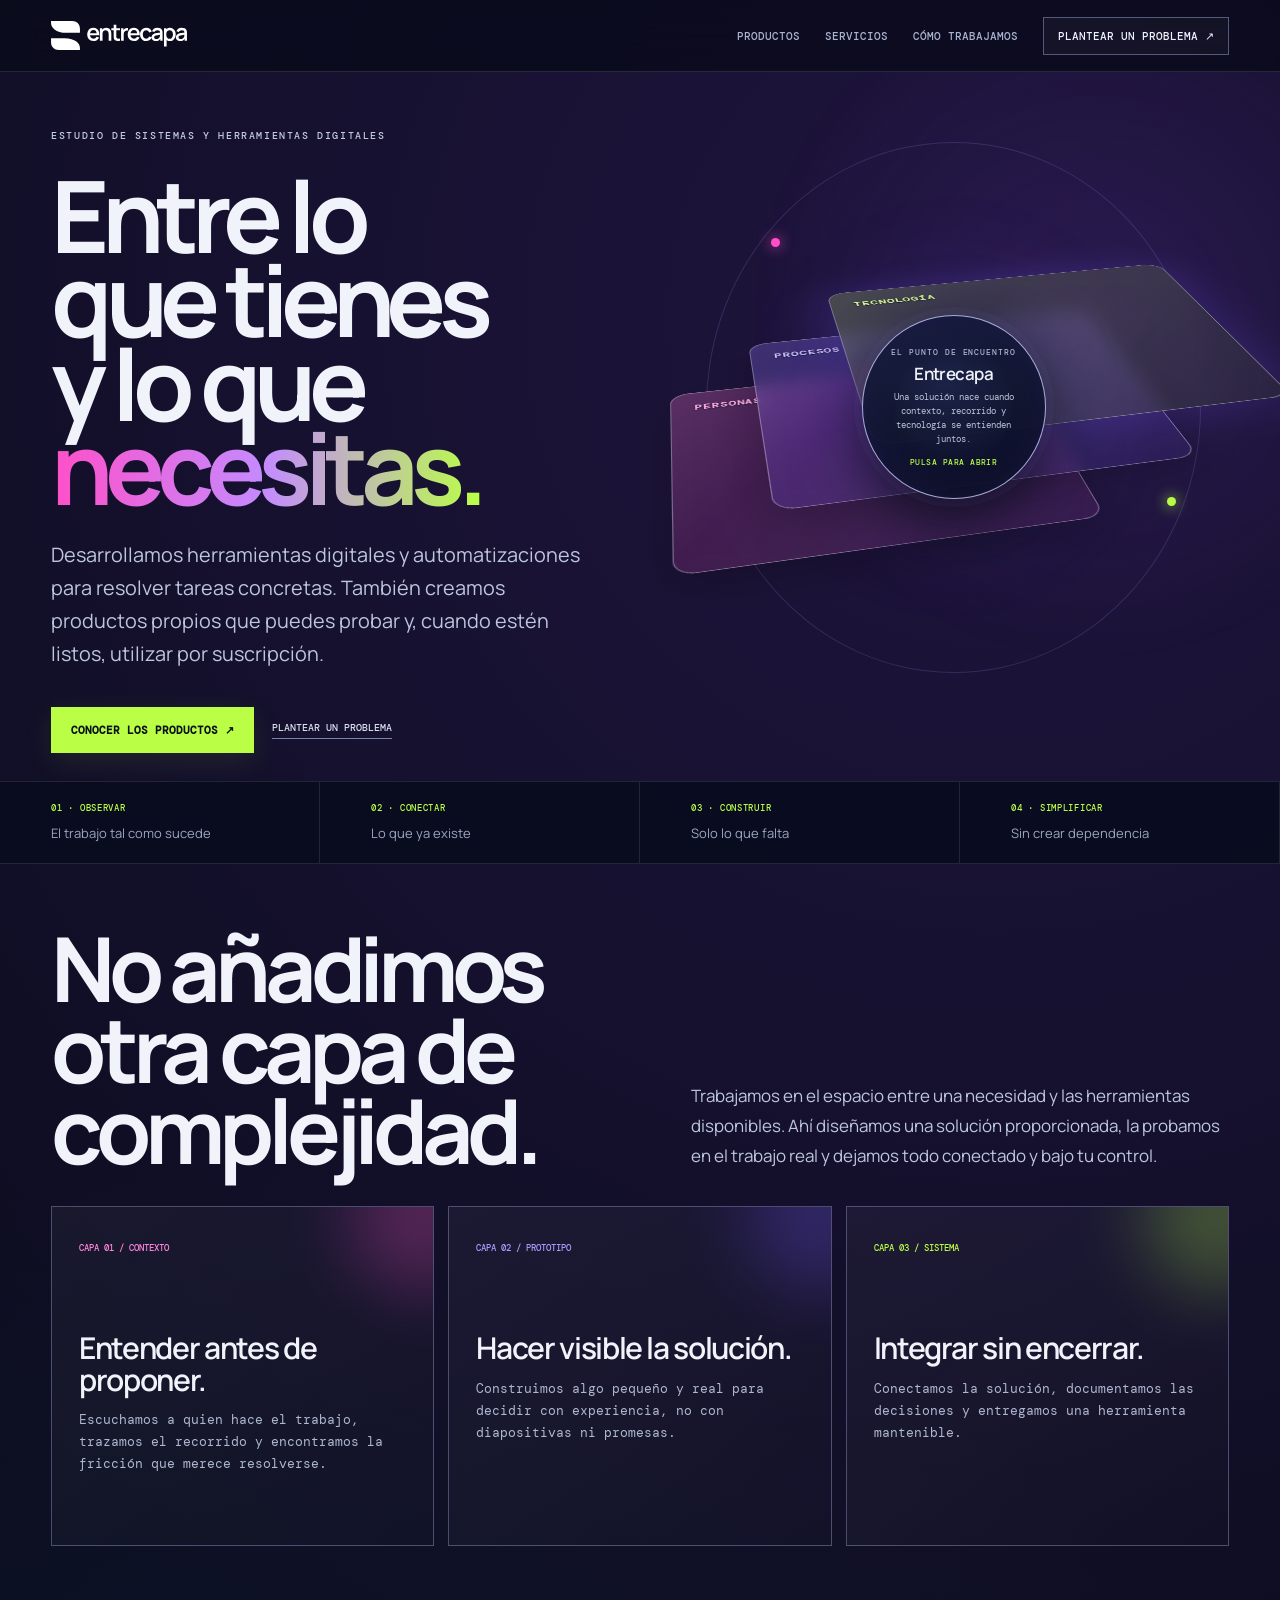
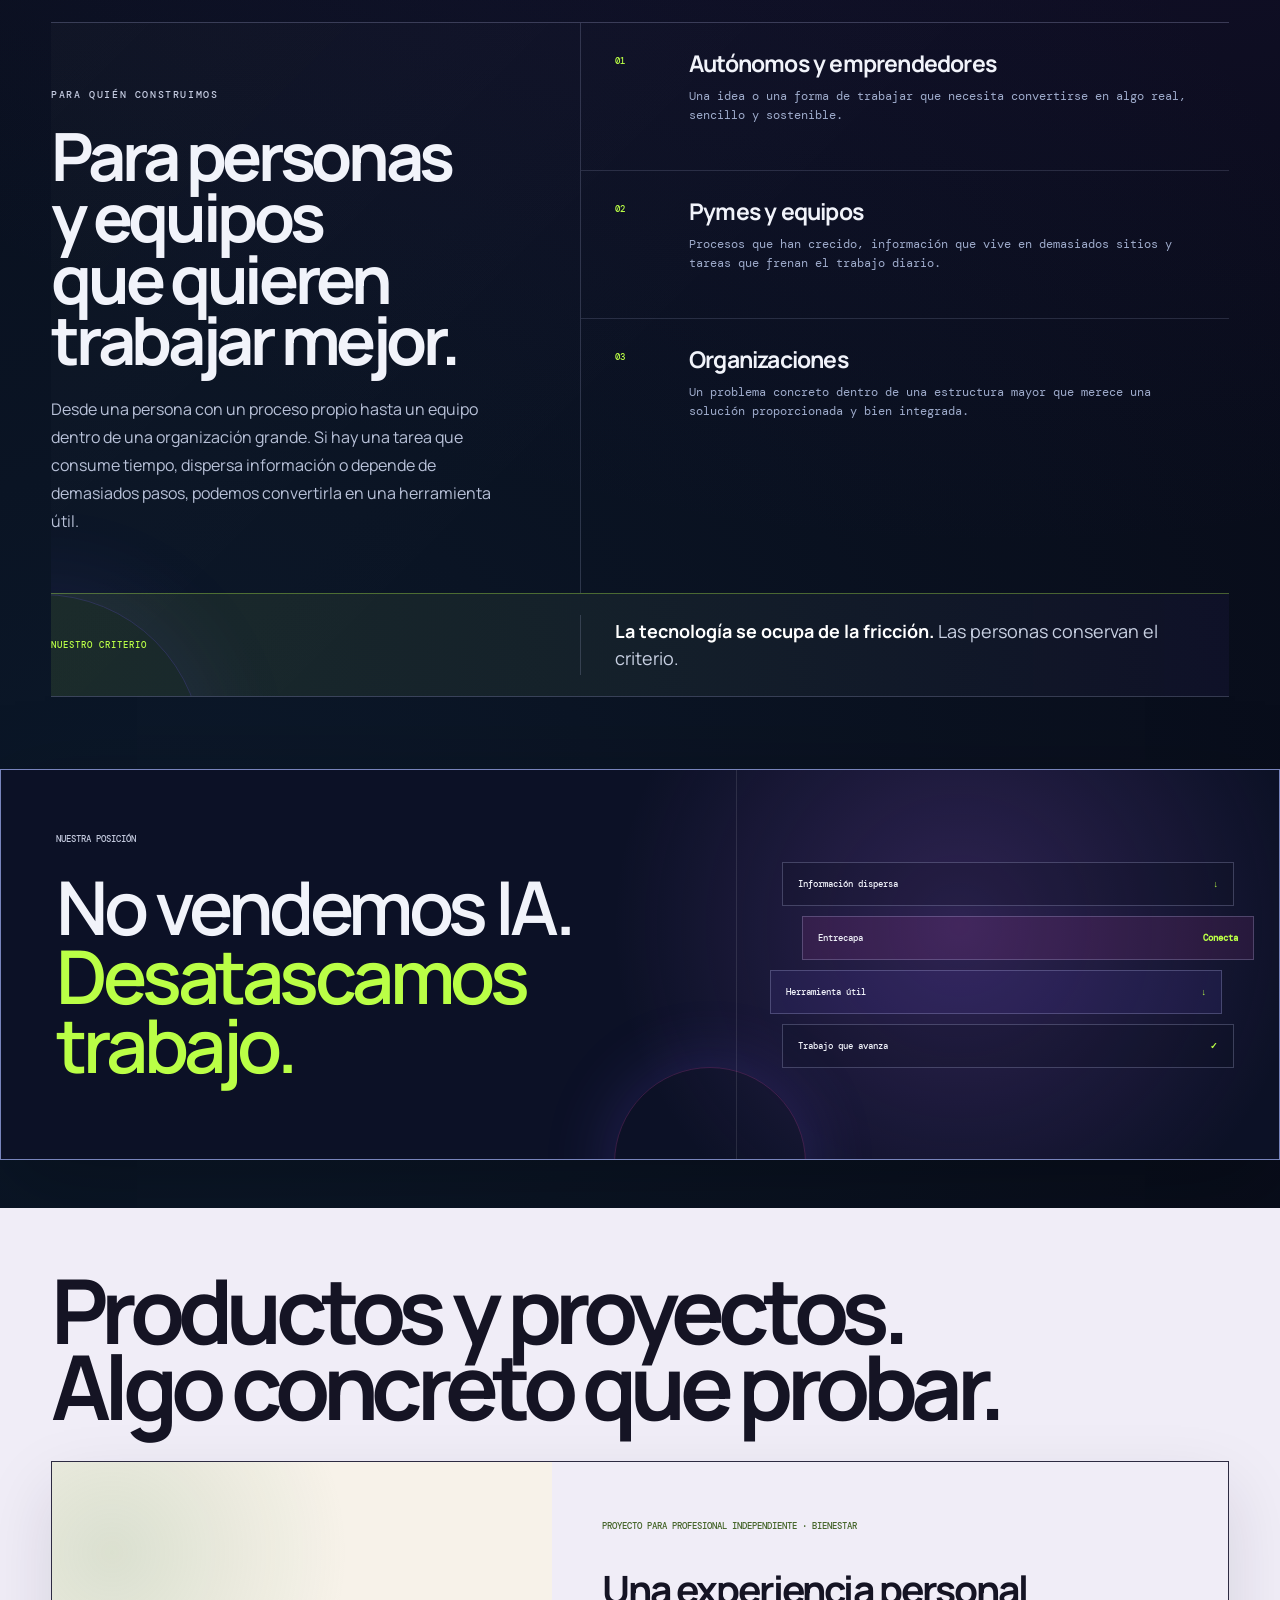
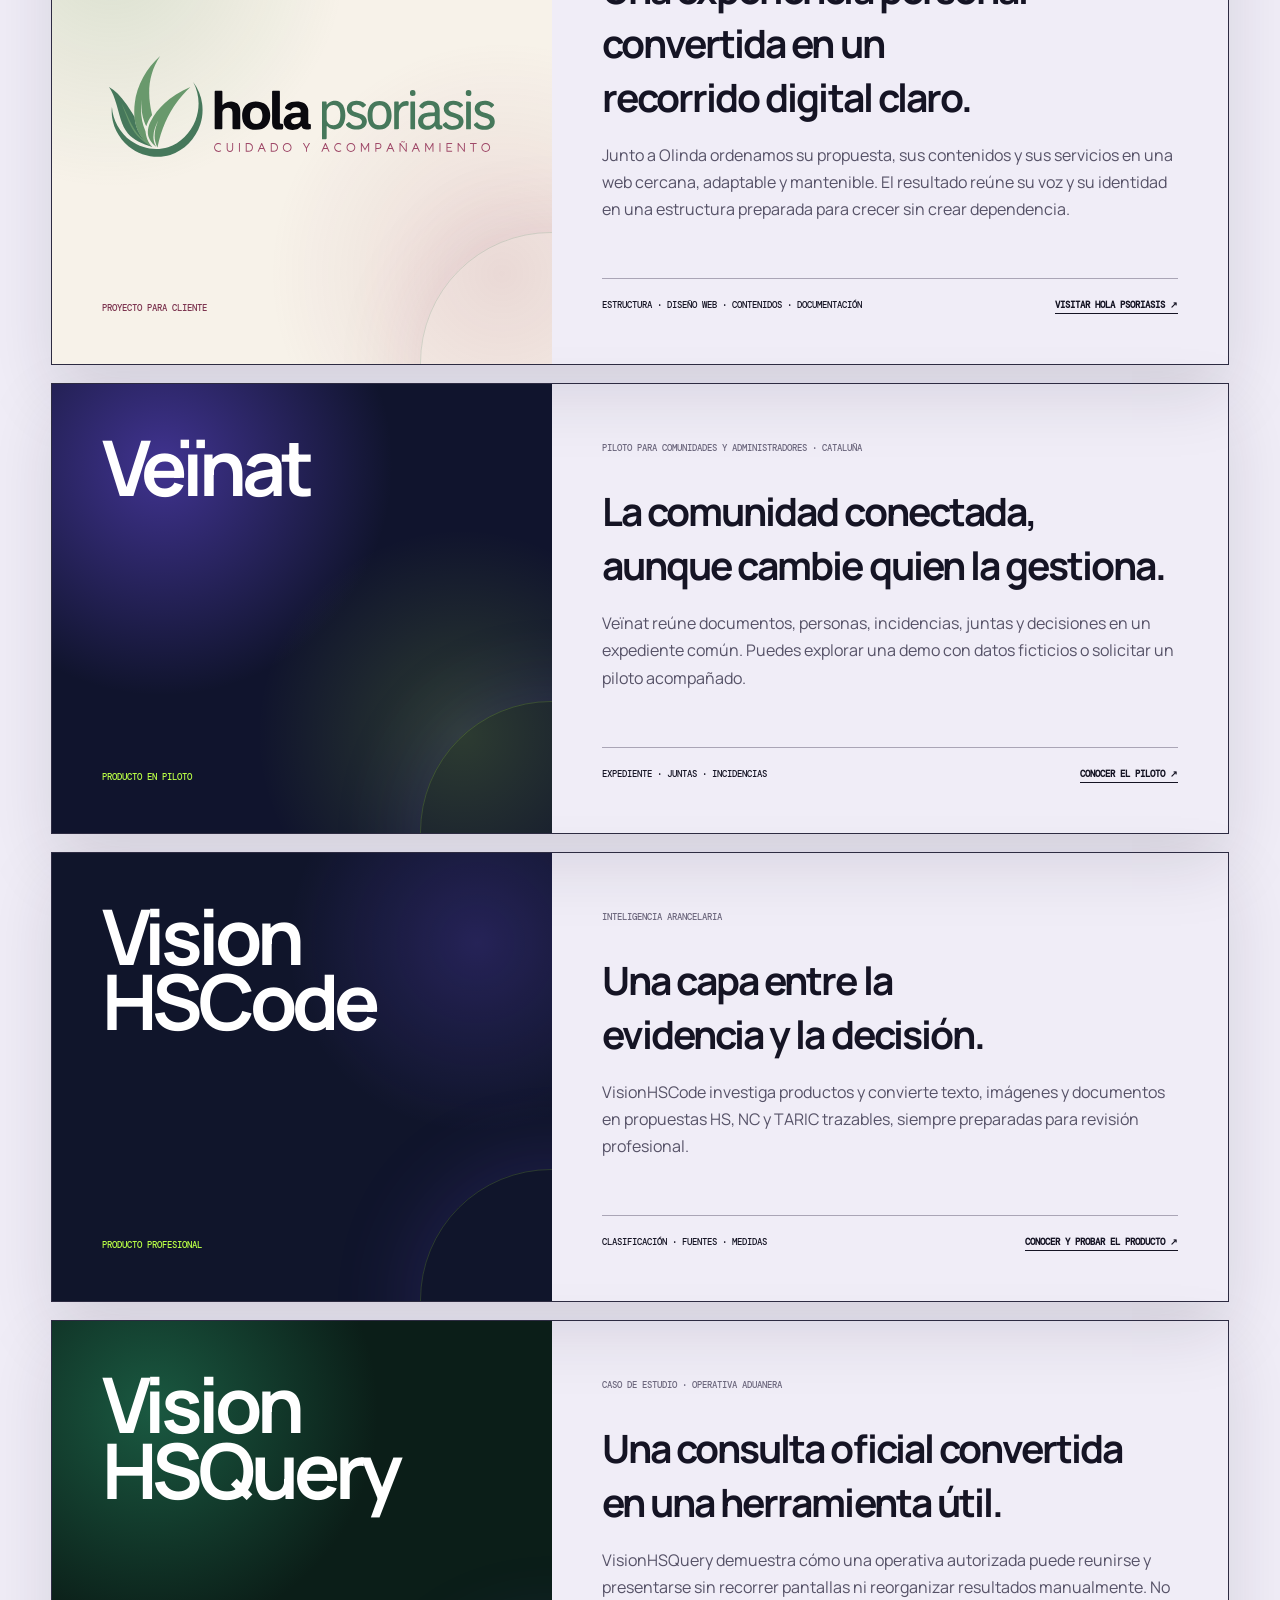
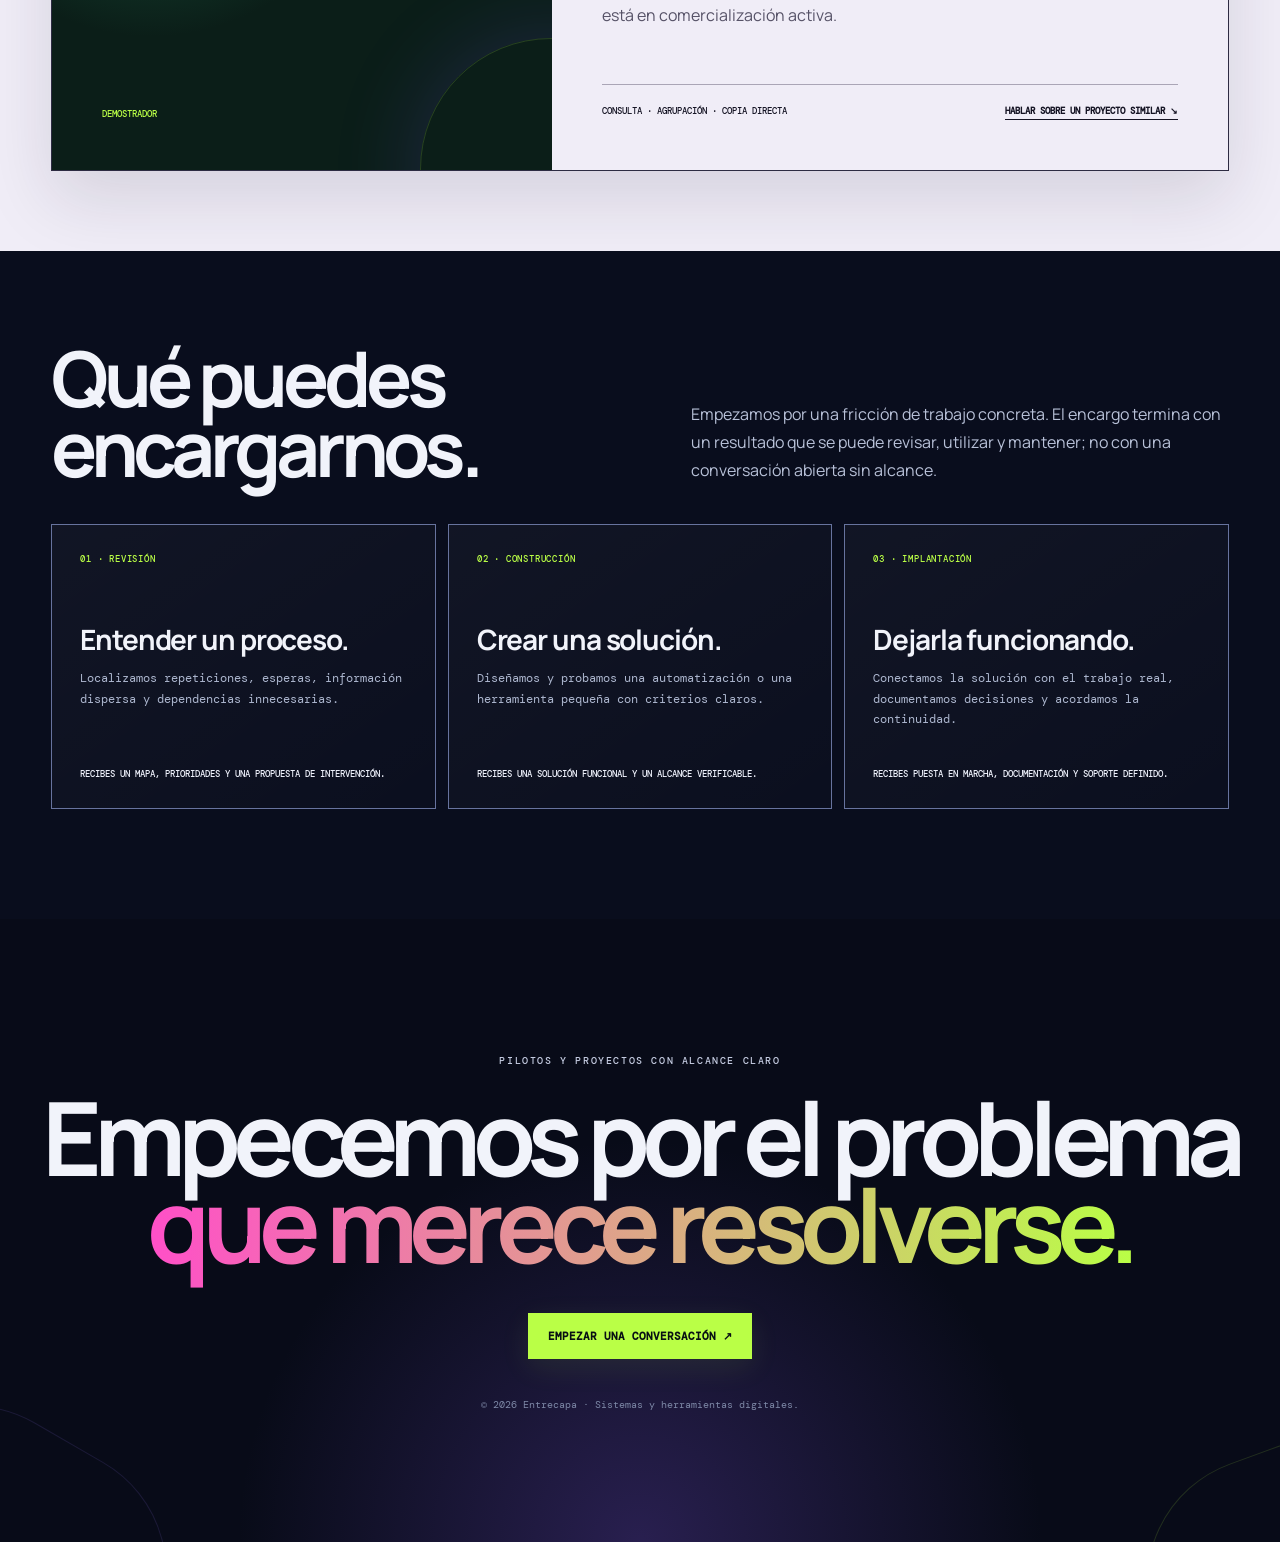
==== index.html @ 8f88ca74 "Show Hola Psoriasis as a client project" ====
<!doctype html>
<html lang="es">
<head>
  <meta charset="utf-8"><meta name="viewport" content="width=device-width,initial-scale=1"><meta name="theme-color" content="#080b18">
  <title>Entrecapa | Herramientas digitales y automatización</title>
  <meta name="description" content="Entrecapa desarrolla herramientas digitales, automatizaciones y productos propios para resolver tareas concretas con menos fricción.">
  <link rel="canonical" href="https://www.entrecapa.com/">
  <meta property="og:type" content="website">
  <meta property="og:locale" content="es_ES">
  <meta property="og:title" content="Entrecapa | Herramientas digitales y automatización">
  <meta property="og:description" content="Herramientas y automatizaciones para resolver tareas concretas. Productos propios y proyectos con alcance claro.">
  <meta property="og:url" content="https://www.entrecapa.com/">
  <meta property="og:image" content="https://www.entrecapa.com/assets/entrecapa-social-card.png">
  <meta property="og:image:width" content="1200">
  <meta property="og:image:height" content="630">
  <meta property="og:image:alt" content="Entrecapa: entre lo que tienes y lo que necesitas">
  <meta name="twitter:card" content="summary_large_image">
  <link rel="icon" href="assets/entrecapa-favicon.svg" type="image/svg+xml">
  <link rel="preconnect" href="https://fonts.googleapis.com"><link rel="preconnect" href="https://fonts.gstatic.com" crossorigin><link href="https://fonts.googleapis.com/css2?family=DM+Mono:wght@300;400;500&family=Manrope:wght@400;500;600;700&display=swap" rel="stylesheet">
  <style>
    :root{--bg:#080b18;--panel:#0e1328;--ink:#f1f3fa;--muted:#9da8c3;--line:#ffffff1b;--pink:#ff4fc8;--violet:#7656ff;--acid:#baff46;--cyan:#53d8ff}*{box-sizing:border-box}html{scroll-behavior:smooth;background:var(--bg);overflow-x:clip;overscroll-behavior-y:none}body{margin:0;color:var(--ink);font-family:Manrope,system-ui;background:radial-gradient(circle at 78% 5%,#4e288c55,transparent 30%),radial-gradient(circle at 12% 40%,#1544643d,transparent 35%),var(--bg);overflow-x:clip;overscroll-behavior-y:none}a{color:inherit}.nav{height:74px;padding:0 4vw;display:flex;align-items:center;justify-content:space-between;border-bottom:1px solid var(--line);position:relative;z-index:5}.logo{font-size:21px;font-weight:600;text-decoration:none;letter-spacing:-.045em}.logo:before{content:"";display:inline-block;width:13px;height:13px;background:linear-gradient(135deg,var(--pink),var(--acid));border-radius:4px;margin-right:10px;box-shadow:0 0 17px #ba65ff}.navlinks{display:flex;align-items:center;gap:25px;font:500 9px DM Mono;text-transform:uppercase}.navlinks a{text-decoration:none}.navlinks .contact{border:1px solid #8491c8;padding:11px 14px;background:#ffffff08}.hero{min-height:790px;padding:70px 4vw 40px;display:grid;grid-template-columns:1fr 1fr;gap:6vw;align-items:center;position:relative}.copy{position:relative;z-index:2}.kicker{font:500 10px DM Mono;text-transform:uppercase;letter-spacing:.16em;color:#b7c0db}.copy h1{font-size:clamp(57px,7.8vw,112px);line-height:.84;letter-spacing:-.075em;margin:30px 0}.copy h1 span{background:linear-gradient(90deg,var(--pink),#c48bff,var(--acid));-webkit-background-clip:text;color:transparent}.lead{font-size:clamp(18px,1.55vw,22px);line-height:1.65;color:#b5bed5;max-width:650px}.actions{display:flex;align-items:center;gap:18px;margin-top:37px}.button{display:inline-block;padding:15px 19px;background:var(--acid);color:#091014;text-decoration:none;font:600 10px DM Mono;text-transform:uppercase}.micro{font:400 9px/1.55 DM Mono;color:#7f8ba8}.layerstage{min-height:590px;position:relative;perspective:1100px}.layer{position:absolute;width:70%;height:54%;left:15%;top:21%;border:1px solid #ffffff5c;border-radius:20px;backdrop-filter:blur(9px);transition:.8s cubic-bezier(.2,.8,.2,1);display:flex;align-items:flex-end;padding:25px;font:500 9px DM Mono;text-transform:uppercase;letter-spacing:.1em}.layer.one{background:#ff4fc827;transform:translate(-85px,55px) rotateX(60deg) rotateZ(-13deg);color:#ffaae7}.layer.two{background:#7656ff28;transform:translate(0,0) rotateX(60deg) rotateZ(-13deg);color:#c7bdff}.layer.three{background:#baff4621;transform:translate(85px,-55px) rotateX(60deg) rotateZ(-13deg);color:#dfff9d;box-shadow:0 0 70px #7656ff3d}.layerstage.expanded .one{transform:translate(-145px,95px) rotateX(60deg) rotateZ(-13deg)}.layerstage.expanded .three{transform:translate(145px,-95px) rotateX(60deg) rotateZ(-13deg)}.core{position:absolute;left:50%;top:50%;transform:translate(-50%,-50%);width:170px;height:170px;border-radius:50%;border:1px solid #b9c1ff;display:grid;place-items:center;text-align:center;background:#0b1022cc;box-shadow:0 0 60px #6f55ff55;font:500 9px/1.6 DM Mono;text-transform:uppercase;z-index:4;cursor:pointer}.core:after{content:"Pulsa para abrir";color:var(--acid)}.layerstage.expanded .core:after{content:"Pulsa para unir"}.orbit{position:absolute;inset:7%;border:1px solid #8e7fff24;border-radius:50%;animation:spin 30s linear infinite}.orbit:before,.orbit:after{content:"";position:absolute;width:8px;height:8px;background:var(--pink);border-radius:50%;left:13%;top:18%;box-shadow:0 0 14px var(--pink)}.orbit:after{left:auto;right:5%;top:67%;background:var(--acid);box-shadow:0 0 14px var(--acid)}@keyframes spin{to{transform:rotate(360deg)}}.ribbon{display:grid;grid-template-columns:repeat(4,1fr);border-block:1px solid var(--line);background:#090d1dcc}.ribbon div{padding:20px 4vw;border-right:1px solid var(--line)}.ribbon b{display:block;font:500 9px DM Mono;color:var(--acid);margin-bottom:7px}.ribbon span{font-size:12px;color:#9ca6bf}.promise{padding:110px 4vw}.sectionhead{display:grid;grid-template-columns:1fr 1fr;gap:8vw;align-items:end;margin-bottom:55px}.sectionhead h2{font-size:clamp(50px,7vw,92px);line-height:.9;letter-spacing:-.07em;margin:0}.sectionhead p{font-size:17px;line-height:1.75;color:#aeb8d0;margin:0}.flow{display:grid;grid-template-columns:repeat(3,1fr);gap:12px}.card{min-height:340px;padding:27px;border:1px solid #66709a;background:linear-gradient(145deg,#ffffff08,#ffffff02);position:relative;overflow:hidden}.card:before{content:"";position:absolute;width:150px;height:150px;border-radius:50%;right:-65px;top:-65px;background:var(--glow);filter:blur(35px);opacity:.25}.card .n{font:500 9px DM Mono;color:var(--accent);text-transform:uppercase}.card h3{font-size:30px;line-height:1.05;letter-spacing:-.045em;margin:100px 0 14px}.card p{font:400 12px/1.7 DM Mono;color:#9da8c2}.card.c1{--glow:var(--pink);--accent:#ff87da}.card.c2{--glow:var(--violet);--accent:#ab9aff}.card.c3{--glow:var(--acid);--accent:var(--acid)}.statement{margin:0 4vw 110px;border:1px solid #7884bc;background:radial-gradient(circle at 75% 40%,#7246a955,transparent 35%),#0c1126;display:grid;grid-template-columns:1.15fr .85fr}.quote{padding:55px}.quote small{font:500 9px DM Mono;text-transform:uppercase;color:#c3c9dd}.quote blockquote{font-size:clamp(39px,5.8vw,77px);font-weight:600;line-height:.93;letter-spacing:-.06em;margin:25px 0}.quote blockquote span{color:var(--acid)}.systemmap{border-left:1px solid var(--line);padding:45px;display:grid;place-items:center}.mini{width:100%;display:grid;gap:10px}.mini div{border:1px solid #ffffff2f;padding:15px;font:500 9px DM Mono;display:flex;justify-content:space-between}.mini div:nth-child(2){transform:translateX(20px);background:#ff4fc818}.mini div:nth-child(3){transform:translateX(-12px);background:#7656ff18}.mini b{color:var(--acid)}.proof{padding:110px 4vw;background:#f0edf7;color:#151424}.proof h2{font-size:clamp(51px,7vw,92px);line-height:.85;letter-spacing:-.075em;margin:0 0 55px}.product{display:grid;grid-template-columns:.85fr 1.15fr;border:1px solid #2d2b42}.productbrand{background:#12162b;color:white;padding:50px;display:flex;flex-direction:column;justify-content:space-between;min-height:440px}.productbrand strong{font-size:clamp(45px,6vw,80px);line-height:.85;letter-spacing:-.065em}.productbrand span{font:500 9px DM Mono;color:var(--acid)}.productcopy{padding:50px}.productcopy .tag{font:500 9px DM Mono;text-transform:uppercase;color:#6d687e}.productcopy h3{font-size:39px;letter-spacing:-.05em;margin:28px 0 18px}.productcopy p{line-height:1.7;color:#565267}.details{border-top:1px solid #aaa5b6;margin-top:55px;padding-top:20px;display:flex;justify-content:space-between;font:500 9px DM Mono;text-transform:uppercase}.closing{text-align:center;padding:125px 20px;background:radial-gradient(circle at 50% 100%,#52399670,transparent 45%)}.closing h2{font-size:clamp(52px,8vw,112px);line-height:.85;letter-spacing:-.075em;margin:25px 0 45px}.closing h2 span{background:linear-gradient(90deg,var(--pink),var(--acid));-webkit-background-clip:text;color:transparent}.legal{font:400 9px/1.65 DM Mono;color:#7e89a7;max-width:740px;margin:33px auto 0}.back{position:fixed;right:14px;bottom:14px;background:#0b1021;border:1px solid #7180b5;padding:10px 12px;text-decoration:none;font:500 9px DM Mono;text-transform:uppercase;z-index:8}@media(max-width:880px){.hero{grid-template-columns:1fr}.layerstage{min-height:540px}.ribbon,.flow{grid-template-columns:1fr 1fr}.ribbon div:nth-child(2){border-right:0}.sectionhead,.statement,.product{grid-template-columns:1fr}.card:nth-child(2){border-right:1px solid #66709a}.systemmap{border-left:0;border-top:1px solid var(--line)}}@media(max-width:520px){.navlinks>a:not(.contact){display:none}.hero{padding:60px 20px 35px}.copy h1{font-size:62px}.actions{align-items:flex-start;flex-direction:column}.layerstage{min-height:430px;margin:0 -20px}.layer{width:68%;left:16%;height:48%;top:25%}.layer.one{transform:translate(-35px,35px) rotateX(60deg) rotateZ(-13deg)}.layer.three{transform:translate(35px,-35px) rotateX(60deg) rotateZ(-13deg)}.layerstage.expanded .one{transform:translate(-65px,55px) rotateX(60deg) rotateZ(-13deg)}.layerstage.expanded .three{transform:translate(65px,-55px) rotateX(60deg) rotateZ(-13deg)}.ribbon,.flow{grid-template-columns:1fr}.ribbon div,.card{border-right:0}.promise{padding:78px 20px}.sectionhead{grid-template-columns:1fr;gap:30px}.card{min-height:285px}.card h3{margin-top:65px}.statement{margin:0 20px 80px}.quote,.systemmap{padding:34px 25px}.proof{padding:78px 20px}.productbrand,.productcopy{padding:35px 25px}.closing{padding-inline:20px}}
  </style>
  <style>
    .layer{appearance:none;text-align:left;cursor:pointer;justify-content:space-between;gap:18px;color:inherit}.layer strong{font:500 9px DM Mono;text-transform:uppercase;letter-spacing:.11em}.layer em{font:400 7px/1.45 DM Mono;text-transform:uppercase;letter-spacing:.06em;font-style:normal;text-align:right;max-width:145px;opacity:0;transition:.45s opacity}.layerstage.expanded .layer em{opacity:.82}.layer.one{z-index:1}.layer.two{z-index:2}.layer.three{z-index:3}.layerstage[data-active="people"] .one,.layerstage[data-active="process"] .two,.layerstage[data-active="technology"] .three{border-color:#fff;filter:brightness(1.35);box-shadow:0 0 38px #7656ff4d}.layerstage[data-active="people"] .two,.layerstage[data-active="people"] .three,.layerstage[data-active="process"] .one,.layerstage[data-active="process"] .three,.layerstage[data-active="technology"] .one,.layerstage[data-active="technology"] .two{opacity:.45}.core{z-index:6;padding:24px 20px;display:flex;flex-direction:column;justify-content:center;gap:8px;color:var(--ink);transition:.55s width,.55s height,.35s border-color}.core:hover{border-color:var(--acid)}.core:after,.layerstage.expanded .core:after{content:none}.core-kicker{font:500 7px DM Mono;text-transform:uppercase;letter-spacing:.12em;color:#8f9ab8}.core strong{font:600 15px/1.05 Manrope;text-transform:none;letter-spacing:-.035em}.core-copy{font:400 8px/1.45 DM Mono;text-transform:none;color:#aeb7d0;max-width:160px}.core-action{font:500 7px DM Mono;text-transform:uppercase;color:var(--acid);margin-top:2px}.layerstage.expanded .core{width:205px;height:205px;border-color:#d9ddff}.layer-tabs{position:absolute;left:50%;bottom:2%;transform:translateX(-50%);z-index:8;display:flex;gap:6px;padding:6px;border:1px solid #ffffff24;border-radius:30px;background:#080c1bd9;backdrop-filter:blur(10px);opacity:0;pointer-events:none;transition:.4s}.layerstage.expanded .layer-tabs{opacity:1;pointer-events:auto}.layer-tabs button{border:0;background:transparent;color:#8f9ab8;padding:8px 10px;border-radius:20px;font:500 7px DM Mono;text-transform:uppercase;cursor:pointer}.layer-tabs button.active{background:#ffffff12;color:var(--acid)}
    @media(max-width:520px){.layerstage{min-height:520px}.layer{padding:18px}.layer em{max-width:105px;font-size:6px}.layerstage.expanded .one{transform:translate(-58px,72px) rotateX(60deg) rotateZ(-13deg)}.layerstage.expanded .three{transform:translate(58px,-72px) rotateX(60deg) rotateZ(-13deg)}.core{top:47%;width:185px;height:185px}.layerstage.expanded .core{width:200px;height:200px}.layer-tabs{bottom:3%;width:max-content}.layer-tabs button{padding:8px}}
  </style>
  <style>
    /* Final art-direction pass */
    :root{--ease:cubic-bezier(.22,1,.36,1);--hairline:#dbe1ff29;--surface:#0b1022cc}
    ::selection{background:var(--acid);color:#071014}
    :focus-visible{outline:2px solid var(--acid);outline-offset:4px}
    body:before{content:"";position:fixed;inset:0;z-index:-1;pointer-events:none;opacity:.18;background-image:linear-gradient(#ffffff07 1px,transparent 1px),linear-gradient(90deg,#ffffff07 1px,transparent 1px);background-size:72px 72px;mask-image:linear-gradient(to bottom,#000,transparent 68%)}
    .nav{position:sticky;top:0;height:72px;background:#080b18c7;backdrop-filter:blur(18px) saturate(135%);-webkit-backdrop-filter:blur(18px) saturate(135%);border-color:#dbe1ff20;transition:background .3s;isolation:isolate}
    .logo{display:inline-flex;align-items:center;text-decoration:none}
    .logo:before{display:none}
    .logo img{display:block;width:136px;height:auto}
    .navlinks a{color:#aab4d0;transition:color .25s ease}.navlinks a:hover{color:#fff}.navlinks .contact{color:#eef1ff;border-color:#9fa9d877;transition:border-color .25s,background .25s,transform .25s}.navlinks .contact:hover{background:#ffffff10;border-color:var(--acid);transform:translateY(-1px)}
    .hero{max-width:1720px;margin-inline:auto;padding-top:clamp(70px,8vw,120px);padding-bottom:clamp(55px,6vw,90px);isolation:isolate;overflow:hidden}
    .hero:before{content:"";position:absolute;width:55vw;height:55vw;max-width:850px;max-height:850px;right:-13%;top:-15%;z-index:-1;border-radius:50%;background:radial-gradient(circle,#6637aa2e 0,transparent 68%);filter:blur(12px)}
    .kicker{color:#c4cbe0}.copy h1{text-wrap:balance}.lead{color:#bdc6dc;max-width:610px}
    .button{position:relative;overflow:hidden;border:1px solid var(--acid);box-shadow:0 8px 30px #baff4617;transition:transform .25s var(--ease),box-shadow .25s,background .25s}.button:hover{transform:translateY(-2px);box-shadow:0 14px 35px #baff4630;background:#c7ff67}.button:active{transform:translateY(0)}
    .layerstage{isolation:isolate;width:100%;max-width:680px;justify-self:center}.layerstage:before{content:"";position:absolute;inset:15%;z-index:-1;border-radius:50%;background:radial-gradient(circle,#7d55ff2a,transparent 65%);filter:blur(30px);transition:background .6s}
    .layer{border-color:#edf0ff65;box-shadow:inset 0 1px 0 #ffffff29,0 22px 52px #00000035;overflow:hidden;will-change:transform,opacity;transition:transform .85s var(--ease),opacity .45s,filter .45s,border-color .35s,box-shadow .45s}
    .layer:before{content:"";position:absolute;inset:0;pointer-events:none;background:linear-gradient(125deg,#ffffff17,transparent 35%,#ffffff08 62%,transparent);opacity:.75}
    .layer strong,.layer em{position:relative;z-index:1;text-shadow:0 1px 10px #080b18}
    .layer strong{position:absolute;top:24px;left:24px;font-size:13px;font-weight:600;letter-spacing:.07em;text-shadow:0 1px 2px #080b18}.layer em{font-size:8px;line-height:1.55;max-width:165px}
    .layer.one{background:linear-gradient(135deg,#ff4fc838,#ff4fc817)}.layer.two{background:linear-gradient(135deg,#7656ff3c,#7656ff16)}.layer.three{background:linear-gradient(135deg,#baff462b,#baff460e)}
    .layerstage[data-active="people"]:before{background:radial-gradient(circle,#ff4fc83d,transparent 65%)}.layerstage[data-active="process"]:before{background:radial-gradient(circle,#7656ff4a,transparent 65%)}.layerstage[data-active="technology"]:before{background:radial-gradient(circle,#baff462e,transparent 65%)}
    .layerstage[data-active="people"] .one,.layerstage[data-active="process"] .two,.layerstage[data-active="technology"] .three{border-color:#fff;filter:brightness(1.3) saturate(1.15);box-shadow:inset 0 1px 0 #ffffff55,0 24px 70px #0008,0 0 45px #7656ff59}
    .orbit{inset:5%;border-color:#a899ff2e;animation-duration:38s}.orbit:before,.orbit:after{width:9px;height:9px}
    .core{width:184px;height:184px;padding:25px;background:radial-gradient(circle at 45% 35%,#182044f2,#080d20f2 72%);border-color:#cbd1ffcc;box-shadow:inset 0 0 35px #7656ff20,0 0 0 8px #8792ff0b,0 20px 70px #080b18;transition:width .6s var(--ease),height .6s var(--ease),border-color .35s,box-shadow .35s,transform .25s var(--ease)}
    .core:hover{border-color:var(--acid);box-shadow:inset 0 0 35px #7656ff30,0 0 0 8px #baff460c,0 22px 78px #000}.core:active{transform:translate(-50%,-50%) scale(.98)}
    .core-kicker{font-size:8px;color:#aeb8d2}.core strong{font-size:17px;line-height:1.08}.core-copy{font-size:9px;line-height:1.55;color:#c0c8dc;max-width:175px}.core-action{font-size:8px;letter-spacing:.06em}
    .layerstage.expanded .core{width:220px;height:220px}
    .layer-tabs{bottom:0;min-height:48px;padding:5px;background:#070b19e8;border-color:#cbd1ff35;box-shadow:0 15px 45px #0008;transition:opacity .4s,transform .55s var(--ease);transform:translate(-50%,8px)}.layerstage.expanded .layer-tabs{transform:translate(-50%,0)}
    .layer-tabs button{min-height:36px;padding:9px 12px;font-size:8px;letter-spacing:.04em;transition:background .25s,color .25s,transform .25s}.layer-tabs button:hover{color:#fff;background:#ffffff0b}.layer-tabs button.active{background:#baff4618;color:var(--acid);box-shadow:inset 0 0 0 1px #baff4630}
    .ribbon{background:#080c1ee8}.ribbon div{position:relative;transition:background .3s}.ribbon div:before{content:"";position:absolute;left:0;right:100%;bottom:-1px;height:1px;background:linear-gradient(90deg,var(--pink),var(--acid));transition:right .45s var(--ease)}.ribbon div:hover{background:#ffffff05}.ribbon div:hover:before{right:0}.ribbon b{letter-spacing:.08em}.ribbon span{font-size:13px}
    .promise{padding-top:clamp(64px,4vw,76px);padding-bottom:64px}.sectionhead{max-width:1540px;margin-inline:auto;margin-bottom:36px}.sectionhead h2{text-wrap:balance}.sectionhead p{max-width:680px;color:#bdc6dc}
    .flow{max-width:1540px;margin-inline:auto;gap:14px}.card{border-color:#8792bd77;background:linear-gradient(145deg,#ffffff0b,#ffffff02);transition:transform .35s var(--ease),border-color .35s,background .35s}.card:after{content:"";position:absolute;inset:0;pointer-events:none;background:linear-gradient(130deg,#ffffff09,transparent 38%);opacity:0;transition:opacity .35s}.card:hover{transform:translateY(-5px);border-color:#cbd2f0aa;background:linear-gradient(145deg,#ffffff0f,#ffffff03)}.card:hover:after{opacity:1}.card h3{font-weight:600;margin-top:76px}.card p{font-size:13px;color:#aeb8d0;max-width:410px}.product+.product{margin-top:18px}.product.query .productbrand{background:radial-gradient(circle at 20% 20%,#1a5941 0,transparent 42%),#0b1e18}.product.veinat .productbrand{background:radial-gradient(circle at 22% 18%,#7656ff78 0,transparent 43%),radial-gradient(circle at 82% 78%,#baff462b 0,transparent 38%),#10142d}.product.psoriasis .productbrand{background:radial-gradient(circle at 12% 18%,#69996c33 0,transparent 39%),radial-gradient(circle at 90% 82%,#9f486826 0,transparent 38%),#f7f2e9}.product.psoriasis .productbrand:after{border-color:#46785b2e;box-shadow:0 0 90px #9f486824}.product.psoriasis .project-logo{display:block;position:relative;z-index:1;width:min(100%,590px);height:auto;margin:auto}.product.psoriasis .productbrand span{color:#7c344f}.product.psoriasis .productcopy .tag{color:#7c344f}.case-link{color:#151424;text-decoration:none;font-weight:700;border-bottom:1px solid #151424;padding-bottom:2px}.case-link:focus-visible{outline:3px solid #7656ff;outline-offset:4px}
    .audience{padding:12px 4vw 72px}.audience-shell{max-width:1540px;margin-inline:auto;border-block:1px solid #cbd1ff3b;display:grid;grid-template-columns:.9fr 1.1fr;background:linear-gradient(135deg,#ffffff05,transparent 54%);position:relative;overflow:hidden}.audience-shell:before{content:"";position:absolute;width:320px;height:320px;left:-170px;bottom:-220px;border:1px solid #7656ff35;border-radius:50%;box-shadow:0 0 100px #7656ff1f;pointer-events:none}.audience-intro{padding:58px 5vw 58px 0;border-right:1px solid #cbd1ff2e;position:relative;z-index:1}.audience-intro h2{font-size:clamp(43px,5.2vw,76px);line-height:.92;letter-spacing:-.065em;text-wrap:balance;margin:22px 0 25px}.audience-intro p{font-size:16px;line-height:1.75;color:#b8c1d8;max-width:610px;margin:0}.audience-list{position:relative;z-index:1}.audience-row{min-height:148px;padding:27px 34px;display:grid;grid-template-columns:54px minmax(0,1fr);gap:20px;align-items:start;border-bottom:1px solid #cbd1ff25;transition:background .3s,border-color .3s}.audience-row:last-of-type{border-bottom:0}.audience-row:hover{background:#ffffff06;border-color:#baff4655}.audience-row>span{font:500 9px DM Mono;color:var(--acid);padding-top:5px}.audience-row strong{display:block;font-size:23px;line-height:1.15;letter-spacing:-.035em;margin-bottom:10px}.audience-row p{font:400 12px/1.65 DM Mono;color:#9faccc;margin:0;max-width:650px}.human-principle{grid-column:1/-1;border-top:1px solid #baff4655;background:linear-gradient(90deg,#baff4616,#7656ff0d);display:grid;grid-template-columns:.9fr 1.1fr;align-items:center}.human-principle span{padding:24px 5vw 24px 0;font:500 9px DM Mono;text-transform:uppercase;letter-spacing:.11em;color:var(--acid);border-right:1px solid #cbd1ff2e}.human-principle p{padding:24px 34px;margin:0;font-size:18px;line-height:1.5;color:#c8d0e2}.human-principle strong{color:#fff}
    .statement{max-width:1540px;margin-inline:auto;margin-bottom:48px;box-shadow:0 30px 90px #0004;overflow:hidden}.quote,.systemmap{position:relative}.quote:after{content:"";position:absolute;width:190px;height:190px;right:-70px;bottom:-100px;border:1px solid #ff4fc830;border-radius:50%;box-shadow:0 0 70px #7656ff38}.mini div{border-color:#cbd1ff3d;background:#070b172f;transition:transform .3s var(--ease),border-color .3s,background .3s}.mini div:hover{transform:translateX(5px);border-color:#baff4670;background:#ffffff08}.mini div:nth-child(2):hover{transform:translateX(25px)}.mini div:nth-child(3):hover{transform:translateX(-7px)}
    .proof{padding-top:clamp(64px,4vw,76px);padding-bottom:clamp(80px,5vw,90px)}.proof>h2,.proof>.product{max-width:1540px;margin-inline:auto}.proof h2{text-wrap:balance;margin-bottom:36px}.product{box-shadow:0 28px 65px #1f163120}.productbrand{position:relative;overflow:hidden;background:radial-gradient(circle at 85% 20%,#7656ff35,transparent 34%),#10152b}.productbrand:after{content:"";position:absolute;width:260px;height:260px;right:-130px;bottom:-130px;border:1px solid #baff4629;border-radius:50%;box-shadow:0 0 90px #7656ff30}.productbrand strong,.productbrand span{position:relative;z-index:1}.productcopy h3{text-wrap:balance}
    .closing{position:relative;overflow:hidden;padding-block:clamp(110px,10vw,165px)}.closing:before,.closing:after{content:"";position:absolute;width:330px;height:330px;border:1px solid #8069d728;border-radius:38%;transform:rotate(30deg);left:-180px;bottom:-210px}.closing:after{left:auto;right:-210px;bottom:-230px;border-color:#baff4625;transform:rotate(-20deg)}.closing>*{position:relative;z-index:1}.legal{font-size:10px}
    .back{position:fixed;bottom:calc(14px + env(safe-area-inset-bottom));border-color:#8995c980;background:#080c1bea;backdrop-filter:blur(12px);transition:border-color .25s,color .25s,transform .25s}.back:hover{border-color:var(--acid);color:var(--acid);transform:translateY(-2px)}
    @media(max-width:880px){.hero{padding-top:72px}.statement{margin-inline:4vw}.layerstage{max-width:680px;width:100%;margin-inline:auto}.sectionhead{margin-bottom:48px}.audience-shell{grid-template-columns:1fr}.audience-intro{padding:48px 4vw;border-right:0;border-bottom:1px solid #cbd1ff2e}.human-principle{grid-template-columns:1fr}.human-principle span{padding:22px 4vw;border-right:0;border-bottom:1px solid #cbd1ff2e}.human-principle p{padding:24px 4vw}}
    @media(max-width:520px){body:before{display:none}.nav{height:64px;padding-inline:20px}.logo img{width:116px}.navlinks .contact{padding:10px 11px}.hero{padding-top:56px;gap:18px;contain:paint}.copy h1{font-size:clamp(53px,15.8vw,64px);line-height:.86;margin:24px 0}.lead{font-size:17px;line-height:1.6}.actions{margin-top:30px}.button{padding:14px 16px}.layerstage{min-height:540px;perspective:none;contain:layout paint;overflow:hidden;overflow:clip;clip-path:inset(0)}.layer{padding:17px}.layer.one{transform:translate(-35px,35px) rotate(-11deg) skewX(6deg) scaleY(.76)}.layer.two{transform:rotate(-11deg) skewX(6deg) scaleY(.76);overflow:visible}.layer.three{transform:translate(35px,-35px) rotate(-11deg) skewX(6deg) scaleY(.76)}.layerstage.expanded .one{transform:translate(-58px,72px) rotate(-11deg) skewX(6deg) scaleY(.76)}.layerstage.expanded .three{transform:translate(58px,-72px) rotate(-11deg) skewX(6deg) scaleY(.76)}.layer strong{top:17px;left:17px;font-size:10px}.layer.two strong{left:-36px;font-size:9px}.layer em{display:none}.orbit{inset:8% 5%}.core{top:46%;width:190px;height:190px}.layerstage.expanded .core{width:196px;height:196px}.core-copy{font-size:9px;line-height:1.5}.layer-tabs{bottom:2%;max-width:calc(100vw - 24px);overflow-x:auto;scrollbar-width:none}.layer-tabs::-webkit-scrollbar{display:none}.layer-tabs button{min-width:max-content;min-height:38px;padding-inline:10px}.ribbon div{padding:20px}.ribbon span{font-size:13px}.promise{padding-top:64px}.sectionhead{margin-bottom:36px}.sectionhead h2{font-size:51px}.sectionhead p{font-size:16px}.flow{gap:10px}.card{min-height:300px;padding:25px}.card h3{font-size:29px;margin-top:65px}.card p{font-size:12px}.audience{padding:4px 20px 64px}.audience-intro{padding:38px 0}.audience-intro h2{font-size:44px}.audience-intro p{font-size:15px}.audience-row{min-height:0;padding:25px 0;grid-template-columns:38px minmax(0,1fr);gap:12px}.audience-row strong{font-size:21px}.audience-row p{font-size:11px}.human-principle span{padding:20px}.human-principle p{padding:22px 20px;font-size:17px}.statement{margin-inline:20px}.quote blockquote{font-size:42px}.mini div{font-size:8px}.proof h2{font-size:50px}.productbrand{min-height:360px}.productcopy h3{font-size:34px}.details{gap:14px;line-height:1.5}.closing{padding:92px 20px calc(28px + env(safe-area-inset-bottom))}.closing h2{font-size:52px}.legal{font-size:8px;padding-inline:8px}.back{position:static;display:block;width:max-content;margin:20px 0 0 auto;padding:9px 10px;font-size:8px;backdrop-filter:none}}
    @media(hover:none){.card:hover,.button:hover,.back:hover{transform:none}}
    /* Desktop rhythm: bring the opening message closer to the navigation. */
    @media(min-width:881px){.hero{min-height:700px;padding-top:40px;padding-bottom:28px;align-items:start}.copy{padding-top:10px}}
    /* Mobile rhythm: keep the interactive stage expressive without reserving dead space. */
    @media(max-width:520px){.hero{gap:8px}.layerstage{min-height:440px}.promise{padding-bottom:48px}.card{min-height:260px}.audience{padding-bottom:24px}.proof{padding-top:56px;padding-bottom:56px}.productbrand{min-height:320px}.closing{padding-top:72px}}
    @media(prefers-reduced-motion:reduce){html{scroll-behavior:auto}.orbit{animation:none}.layer,.core,.layer-tabs,.button,.card,.back,.mini div{transition:none!important}}
  </style>
  <style>
    .hero-secondary{color:#d8dff0;text-decoration:none;border-bottom:1px solid #7683ac;padding-bottom:4px;font:500 10px DM Mono;text-transform:uppercase}.hero-secondary:hover{color:var(--acid);border-color:var(--acid)}
    .services{padding:92px 4vw 110px;background:#090d1d}.services-shell{max-width:1540px;margin:auto}.services-head{display:grid;grid-template-columns:1fr 1fr;gap:8vw;align-items:end;margin-bottom:40px}.services-head h2{font-size:clamp(45px,6vw,78px);line-height:.92;letter-spacing:-.065em;margin:0}.services-head p{color:#b8c1d8;font-size:16px;line-height:1.75;margin:0}.service-grid{display:grid;grid-template-columns:repeat(3,1fr);gap:12px}.service-card{min-height:285px;padding:28px;border:1px solid #67739e;background:linear-gradient(145deg,#ffffff09,#ffffff02);display:flex;flex-direction:column}.service-card small{font:500 9px DM Mono;color:var(--acid);letter-spacing:.09em}.service-card h3{font-size:28px;line-height:1.05;letter-spacing:-.04em;margin:60px 0 14px}.service-card p{margin:0;color:#aeb8d0;font:400 12px/1.7 DM Mono}.service-card strong{margin-top:auto;padding-top:22px;font:500 9px DM Mono;color:#eef1fb;text-transform:uppercase}.product:first-of-type .productcopy .tag{color:#45652a}.navlinks{font-size:11px}.navlinks .contact,.button{font-size:11px}
    @media(max-width:880px){.services-head,.service-grid{grid-template-columns:1fr}.services-head{gap:24px}.service-card{min-height:230px}.service-card h3{margin-top:38px}}
    @media(max-width:520px){.hero-secondary{font-size:9px}.services{padding:70px 20px}.services-head h2{font-size:44px}.service-card{min-height:215px}}
  </style>
  <style>
    /* El diagrama móvil debe quedar completamente contenido en el viewport. */
    @media(max-width:520px){
      .layerstage{min-height:400px;margin:0;overflow:hidden;overflow:clip;clip-path:inset(0)}
      .layer{width:76%;height:45%;left:12%;top:25%;padding:16px}
      .layer.one{transform:translate(-18px,32px) rotate(-8deg) skewX(3deg) scaleY(.82)}
      .layer.two{transform:rotate(-8deg) skewX(3deg) scaleY(.82);overflow:hidden}
      .layer.three{transform:translate(18px,-32px) rotate(-8deg) skewX(3deg) scaleY(.82)}
      .layerstage.expanded .one{transform:translate(-26px,50px) rotate(-8deg) skewX(3deg) scaleY(.82)}
      .layerstage.expanded .three{transform:translate(26px,-50px) rotate(-8deg) skewX(3deg) scaleY(.82)}
      .layer strong,.layer.two strong{top:15px;left:15px;font-size:9px}
      .orbit{inset:10% 7%}
      .core{top:47%;width:176px;height:176px;padding:21px}
      .layerstage.expanded .core{width:184px;height:184px}
      .core strong{font-size:16px}.core-copy{font-size:8px;line-height:1.45}.core-action{font-size:7px}
      .closing{padding:64px 20px calc(36px + env(safe-area-inset-bottom));overflow:hidden;contain:paint}
      .closing h2{max-width:100%;margin:22px auto 34px;font-size:clamp(40px,13vw,48px);line-height:.9;text-wrap:balance}
      .closing h2 span{display:block;max-width:100%}
      .closing .button{max-width:100%;white-space:normal;line-height:1.35;text-align:center}
      .closing .legal{max-width:100%;overflow-wrap:anywhere;margin-top:28px}
    }
    @media(max-width:350px){.closing h2{font-size:40px}.closing .button{width:100%;padding-inline:10px}}
  </style>
  <style>
    /* WebKit/WhatsApp: keep transformed artwork from creating a sideways page. */
    html,body{width:100%;max-width:100%;overflow-x:hidden!important;overscroll-behavior-x:none}
    body{position:relative;touch-action:pan-y pinch-zoom}
    /* Keep native wheel and touch scrolling. Applying overscroll-behavior-y:none
       to both root and body suppresses normal input in current Chromium; the
       bounded touch handler below still guards the mobile page end. */
    html,body{overscroll-behavior-y:auto}
    main,.nav,.hero,.ribbon,.promise,.audience,.statement,.proof,.services,.closing{max-width:100%}
    @media(max-width:520px){
      .hero{width:100%;margin-inline:0}
      .layerstage{width:100%;max-width:100%;margin-inline:0}
      .layer{max-width:76%}
      .statement{grid-template-columns:minmax(0,1fr)}
      .statement>*,.mini,.mini>div{min-width:0;max-width:100%}
      .mini div:nth-child(2),.mini div:nth-child(3){transform:none}
    }
  </style>
</head>
<body>
  <nav class="nav"><a class="logo" href="/" aria-label="Entrecapa — inicio"><img src="logo/intervalo/assets/entrecapa-horizontal-white.svg" alt="Entrecapa"></a><div class="navlinks"><a href="#productos">Productos</a><a href="#servicios">Servicios</a><a href="#metodo">Cómo trabajamos</a><a class="contact" href="#contacto">Plantear un problema ↗</a></div></nav>
  <main><section class="hero"><div class="copy"><span class="kicker">Estudio de sistemas y herramientas digitales</span><h1>Entre lo que tienes<br>y lo que <span>necesitas.</span></h1><p class="lead">Desarrollamos herramientas digitales y automatizaciones para resolver tareas concretas. También creamos productos propios que puedes probar y, cuando estén listos, utilizar por suscripción.</p><div class="actions"><a class="button" href="#productos">Conocer los productos ↗</a><a class="hero-secondary" href="#contacto">Plantear un problema</a></div></div><div class="layerstage" id="layerstage" data-active="overview"><i class="orbit" aria-hidden="true"></i><button type="button" class="layer one" data-layer="people" aria-label="Personas" aria-pressed="false"><strong>Personas</strong><em>Objetivos · decisiones · experiencia</em></button><button type="button" class="layer two" data-layer="process" aria-label="Procesos" aria-pressed="false"><strong>Procesos</strong><em>Pasos · fricciones · repeticiones</em></button><button type="button" class="layer three" data-layer="technology" aria-label="Tecnología" aria-pressed="false"><strong>Tecnología</strong><em>Herramientas · datos · automatización</em></button><button type="button" class="core" id="layerCore" aria-label="Abrir o unir las capas" aria-expanded="false"><span class="core-kicker" id="coreKicker">El punto de encuentro</span><strong id="coreTitle">Entrecapa</strong><span class="core-copy" id="coreCopy" aria-live="polite">Una solución nace cuando contexto, recorrido y tecnología se entienden juntos.</span><small class="core-action" id="coreAction">Pulsa para abrir</small></button><div class="layer-tabs" aria-label="Explorar capas"><button type="button" data-select="people" aria-pressed="false">Personas</button><button type="button" data-select="process" aria-pressed="false">Procesos</button><button type="button" data-select="technology" aria-pressed="false">Tecnología</button><button type="button" data-select="overview" aria-pressed="false">Conexión</button></div></div></section>
    <section class="ribbon"><div><b>01 · OBSERVAR</b><span>El trabajo tal como sucede</span></div><div><b>02 · CONECTAR</b><span>Lo que ya existe</span></div><div><b>03 · CONSTRUIR</b><span>Solo lo que falta</span></div><div><b>04 · SIMPLIFICAR</b><span>Sin crear dependencia</span></div></section>
    <section class="promise" id="metodo"><div class="sectionhead"><h2>No añadimos otra capa de complejidad.</h2><p>Trabajamos en el espacio entre una necesidad y las herramientas disponibles. Ahí diseñamos una solución proporcionada, la probamos en el trabajo real y dejamos todo conectado y bajo tu control.</p></div><div class="flow"><article class="card c1"><span class="n">CAPA 01 / CONTEXTO</span><h3>Entender antes de proponer.</h3><p>Escuchamos a quien hace el trabajo, trazamos el recorrido y encontramos la fricción que merece resolverse.</p></article><article class="card c2"><span class="n">CAPA 02 / PROTOTIPO</span><h3>Hacer visible la solución.</h3><p>Construimos algo pequeño y real para decidir con experiencia, no con diapositivas ni promesas.</p></article><article class="card c3"><span class="n">CAPA 03 / SISTEMA</span><h3>Integrar sin encerrar.</h3><p>Conectamos la solución, documentamos las decisiones y entregamos una herramienta mantenible.</p></article></div></section>
    <section class="audience" id="para-quien"><div class="audience-shell"><div class="audience-intro"><span class="kicker">Para quién construimos</span><h2>Para personas y equipos que quieren trabajar mejor.</h2><p>Desde una persona con un proceso propio hasta un equipo dentro de una organización grande. Si hay una tarea que consume tiempo, dispersa información o depende de demasiados pasos, podemos convertirla en una herramienta útil.</p></div><div class="audience-list"><article class="audience-row"><span>01</span><div><strong>Autónomos y emprendedores</strong><p>Una idea o una forma de trabajar que necesita convertirse en algo real, sencillo y sostenible.</p></div></article><article class="audience-row"><span>02</span><div><strong>Pymes y equipos</strong><p>Procesos que han crecido, información que vive en demasiados sitios y tareas que frenan el trabajo diario.</p></div></article><article class="audience-row"><span>03</span><div><strong>Organizaciones</strong><p>Un problema concreto dentro de una estructura mayor que merece una solución proporcionada y bien integrada.</p></div></article></div><div class="human-principle"><span>Nuestro criterio</span><p><strong>La tecnología se ocupa de la fricción.</strong> Las personas conservan el criterio.</p></div></div></section>
    <section class="statement"><div class="quote"><small>Nuestra posición</small><blockquote>No vendemos IA.<br><span>Desatascamos trabajo.</span></blockquote></div><div class="systemmap"><div class="mini"><div><span>Información dispersa</span><b>↓</b></div><div><span>Entrecapa</span><b>Conecta</b></div><div><span>Herramienta útil</span><b>↓</b></div><div><span>Trabajo que avanza</span><b>✓</b></div></div></div></section>
    <section class="proof" id="productos"><h2>Productos y proyectos.<br>Algo concreto que probar.</h2><article class="product psoriasis"><div class="productbrand"><img class="project-logo" src="assets/hola-psoriasis-logo.svg" width="1390" height="399" alt="Hola Psoriasis"><span>PROYECTO PARA CLIENTE</span></div><div class="productcopy"><span class="tag">Proyecto para profesional independiente · Bienestar</span><h3>Una experiencia personal convertida en un recorrido digital claro.</h3><p>Junto a Olinda ordenamos su propuesta, sus contenidos y sus servicios en una web cercana, adaptable y mantenible. El resultado reúne su voz y su identidad en una estructura preparada para crecer sin crear dependencia.</p><div class="details"><span>Estructura · Diseño web · Contenidos · Documentación</span><a class="case-link" href="https://holapsoriasis.com/" target="_blank" rel="noopener noreferrer">Visitar Hola Psoriasis ↗</a></div></div></article><article class="product veinat"><div class="productbrand"><strong>Veïnat</strong><span>PRODUCTO EN PILOTO</span></div><div class="productcopy"><span class="tag">Piloto para comunidades y administradores · Cataluña</span><h3>La comunidad conectada, aunque cambie quien la gestiona.</h3><p>Veïnat reúne documentos, personas, incidencias, juntas y decisiones en un expediente común. Puedes explorar una demo con datos ficticios o solicitar un piloto acompañado.</p><div class="details"><span>Expediente · Juntas · Incidencias</span><a class="case-link" href="https://veinat.entrecapa.com/" target="_blank" rel="noopener noreferrer">Conocer el piloto ↗</a></div></div></article><article class="product"><div class="productbrand"><strong>Vision<br>HSCode</strong><span>PRODUCTO PROFESIONAL</span></div><div class="productcopy"><span class="tag">Inteligencia arancelaria</span><h3>Una capa entre la evidencia y la decisión.</h3><p>VisionHSCode investiga productos y convierte texto, imágenes y documentos en propuestas HS, NC y TARIC trazables, siempre preparadas para revisión profesional.</p><div class="details"><span>Clasificación · Fuentes · Medidas</span><a class="case-link" href="https://app.visionhscode.com/tool" target="_blank" rel="noopener noreferrer">Conocer y probar el producto ↗</a></div></div></article><article class="product query"><div class="productbrand"><strong>Vision<br>HSQuery</strong><span>DEMOSTRADOR</span></div><div class="productcopy"><span class="tag">Caso de estudio · Operativa aduanera</span><h3>Una consulta oficial convertida en una herramienta útil.</h3><p>VisionHSQuery demuestra cómo una operativa autorizada puede reunirse y presentarse sin recorrer pantallas ni reorganizar resultados manualmente. No está en comercialización activa.</p><div class="details"><span>Consulta · Agrupación · Copia directa</span><a class="case-link" href="#contacto">Hablar sobre un proyecto similar ↘</a></div></div></article></section>
    <section class="services" id="servicios"><div class="services-shell"><div class="services-head"><h2>Qué puedes encargarnos.</h2><p>Empezamos por una fricción de trabajo concreta. El encargo termina con un resultado que se puede revisar, utilizar y mantener; no con una conversación abierta sin alcance.</p></div><div class="service-grid"><article class="service-card"><small>01 · REVISIÓN</small><h3>Entender un proceso.</h3><p>Localizamos repeticiones, esperas, información dispersa y dependencias innecesarias.</p><strong>Recibes un mapa, prioridades y una propuesta de intervención.</strong></article><article class="service-card"><small>02 · CONSTRUCCIÓN</small><h3>Crear una solución.</h3><p>Diseñamos y probamos una automatización o una herramienta pequeña con criterios claros.</p><strong>Recibes una solución funcional y un alcance verificable.</strong></article><article class="service-card"><small>03 · IMPLANTACIÓN</small><h3>Dejarla funcionando.</h3><p>Conectamos la solución con el trabajo real, documentamos decisiones y acordamos la continuidad.</p><strong>Recibes puesta en marcha, documentación y soporte definido.</strong></article></div></div></section>
    <section class="closing" id="contacto"><span class="kicker">PILOTOS Y PROYECTOS CON ALCANCE CLARO</span><h2>Empecemos por el problema<br><span>que merece resolverse.</span></h2><a class="button" href="mailto:chia.clerk@gmail.com?subject=Quiero%20hablar%20con%20Entrecapa">Empezar una conversación ↗</a><p class="legal">© 2026 Entrecapa · Sistemas y herramientas digitales.</p></section>
  </main>
  <script>
    const stage=document.getElementById('layerstage');
    const content={
      overview:{kicker:'El punto de encuentro',title:'Entrecapa',copy:'Una solución nace cuando contexto, recorrido y tecnología se entienden juntos.',action:'Pulsa para abrir'},
      people:{kicker:'Capa 01 · Personas',title:'Comprender el trabajo real',copy:'Escuchamos objetivos, decisiones, excepciones y el conocimiento que nunca llegó al manual.',action:'Observar · preguntar · priorizar'},
      process:{kicker:'Capa 02 · Procesos',title:'Encontrar dónde se atasca',copy:'Trazamos pasos, esperas, repeticiones y traspasos para intervenir en el punto que realmente importa.',action:'Trazar · simplificar · probar'},
      technology:{kicker:'Capa 03 · Tecnología',title:'Construir solo lo que falta',copy:'Conectamos herramientas, datos y automatización sin sustituir lo que ya funciona ni crear dependencia.',action:'Conectar · construir · entregar'}
    };
    const core=document.getElementById('layerCore');
    function updateControls(key){document.querySelectorAll('[data-layer]').forEach(b=>b.setAttribute('aria-pressed',b.dataset.layer===key));document.querySelectorAll('[data-select]').forEach(b=>{const active=b.dataset.select===key;b.classList.toggle('active',active);b.setAttribute('aria-pressed',active)});core.setAttribute('aria-expanded',stage.classList.contains('expanded'))}
    function selectLayer(key){const x=content[key];stage.classList.add('expanded');stage.dataset.active=key;document.getElementById('coreKicker').textContent=x.kicker;document.getElementById('coreTitle').textContent=x.title;document.getElementById('coreCopy').textContent=x.copy;document.getElementById('coreAction').textContent=x.action;updateControls(key)}
    document.querySelectorAll('[data-layer],[data-select]').forEach(b=>b.addEventListener('click',e=>{e.stopPropagation();selectLayer(b.dataset.layer||b.dataset.select)}));
    function resetLayers(){stage.classList.remove('expanded');stage.dataset.active='overview';const x=content.overview;document.getElementById('coreKicker').textContent=x.kicker;document.getElementById('coreTitle').textContent=x.title;document.getElementById('coreCopy').textContent=x.copy;document.getElementById('coreAction').textContent=x.action;updateControls('none')}
    core.addEventListener('click',()=>{if(!stage.classList.contains('expanded')){stage.classList.add('expanded');core.setAttribute('aria-expanded','true');document.getElementById('coreAction').textContent='Toca una capa para explorar';return}resetLayers()});
    document.addEventListener('keydown',e=>{if(e.key==='Escape'&&stage.classList.contains('expanded')){resetLayers();core.focus()}});

    // WebKit permite arrastrar el documento más allá de su final aunque la raíz
    // use overscroll-behavior. Evitamos solo ese gesto inferior para que el pie
    // no deje al descubierto una pantalla vacía en navegadores integrados.
    let lastTouchY=0;
    document.addEventListener('touchstart',e=>{if(e.touches.length===1)lastTouchY=e.touches[0].clientY},{passive:true});
    document.addEventListener('touchmove',e=>{
      if(e.touches.length!==1)return;
      const touchY=e.touches[0].clientY;
      const movingPastBottom=touchY<lastTouchY&&window.scrollY+window.innerHeight>=document.documentElement.scrollHeight-2;
      if(movingPastBottom)e.preventDefault();
      lastTouchY=touchY;
    },{passive:false});

    // Some embedded WebKit views retain a horizontal scroll offset after a
    // transformed element receives focus. The page has no horizontal content,
    // so always restore its only valid x position.
    function keepPageOnAxis(){
      const root=document.scrollingElement||document.documentElement;
      if(root.scrollLeft!==0)root.scrollLeft=0;
      if(document.body.scrollLeft!==0)document.body.scrollLeft=0;
    }
    window.addEventListener('pageshow',keepPageOnAxis);
    window.addEventListener('resize',keepPageOnAxis,{passive:true});
    document.addEventListener('scroll',keepPageOnAxis,{passive:true});
  </script>
</body></html>
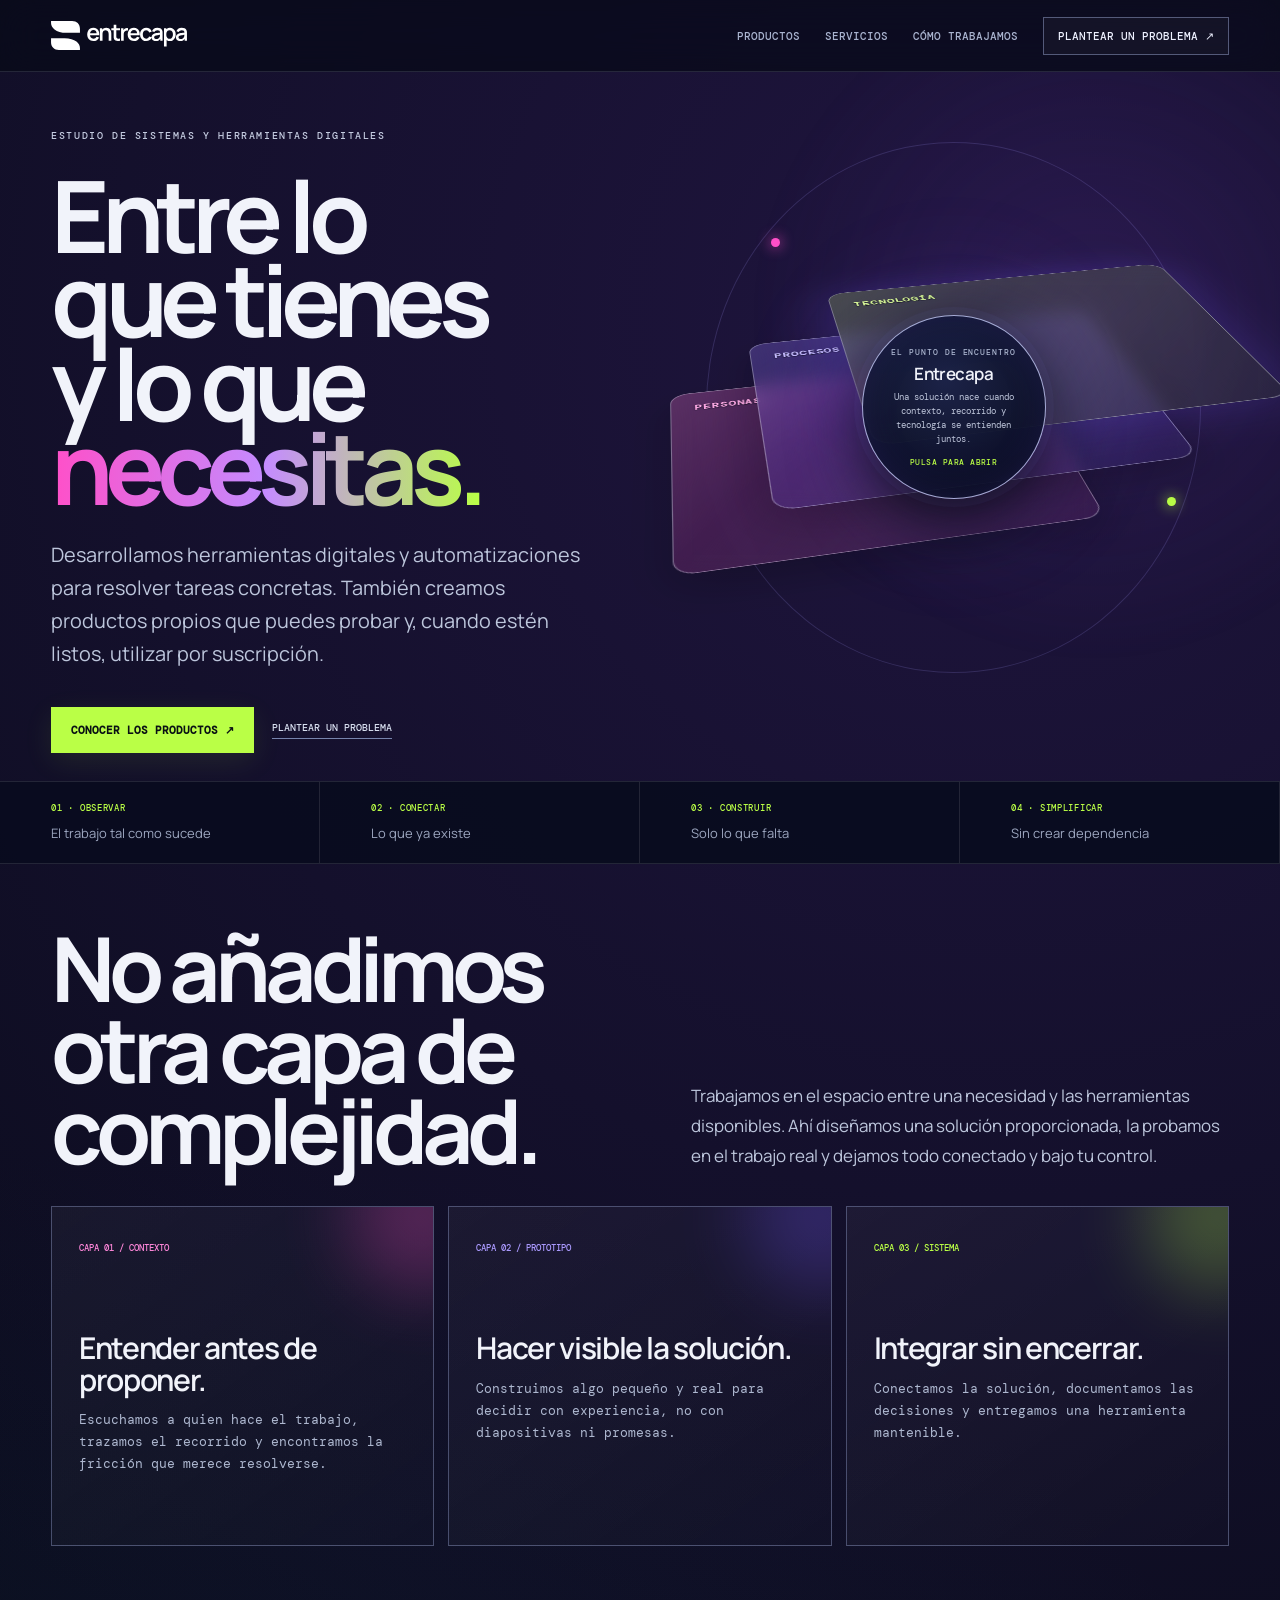
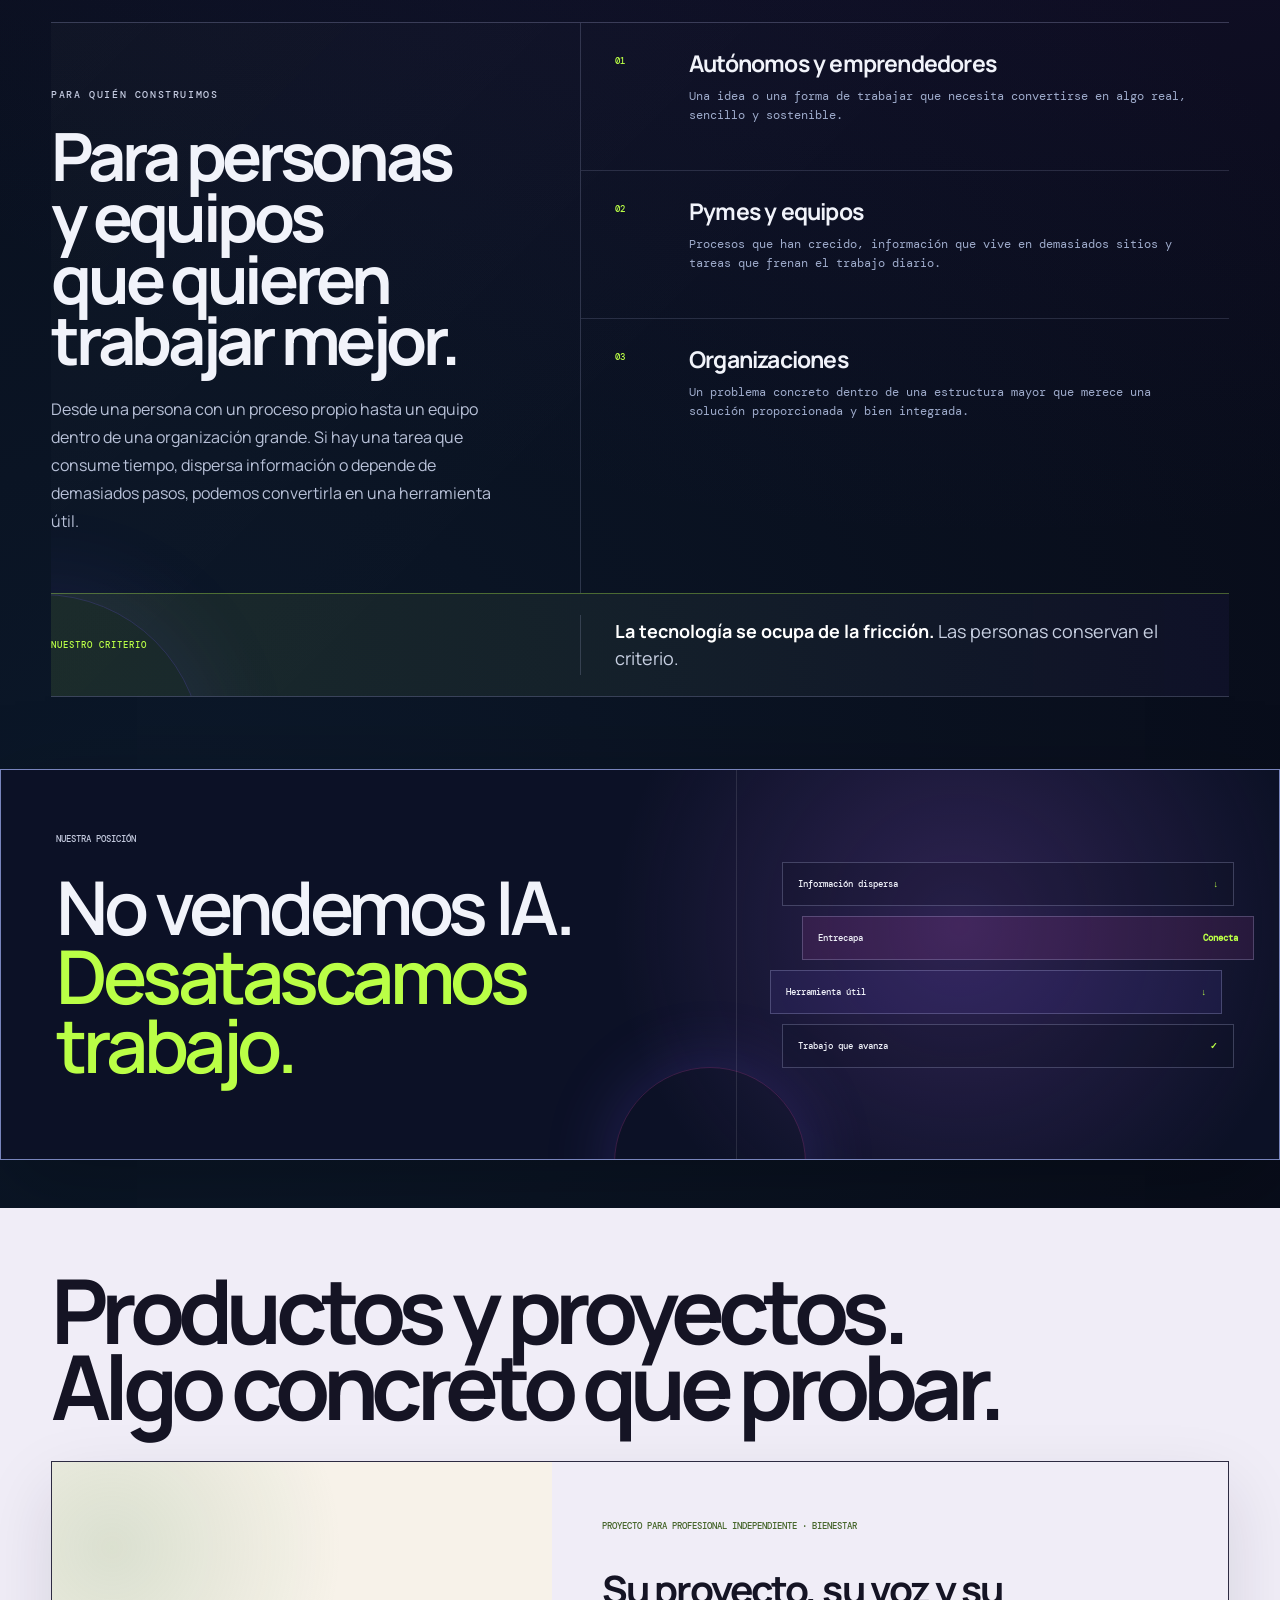
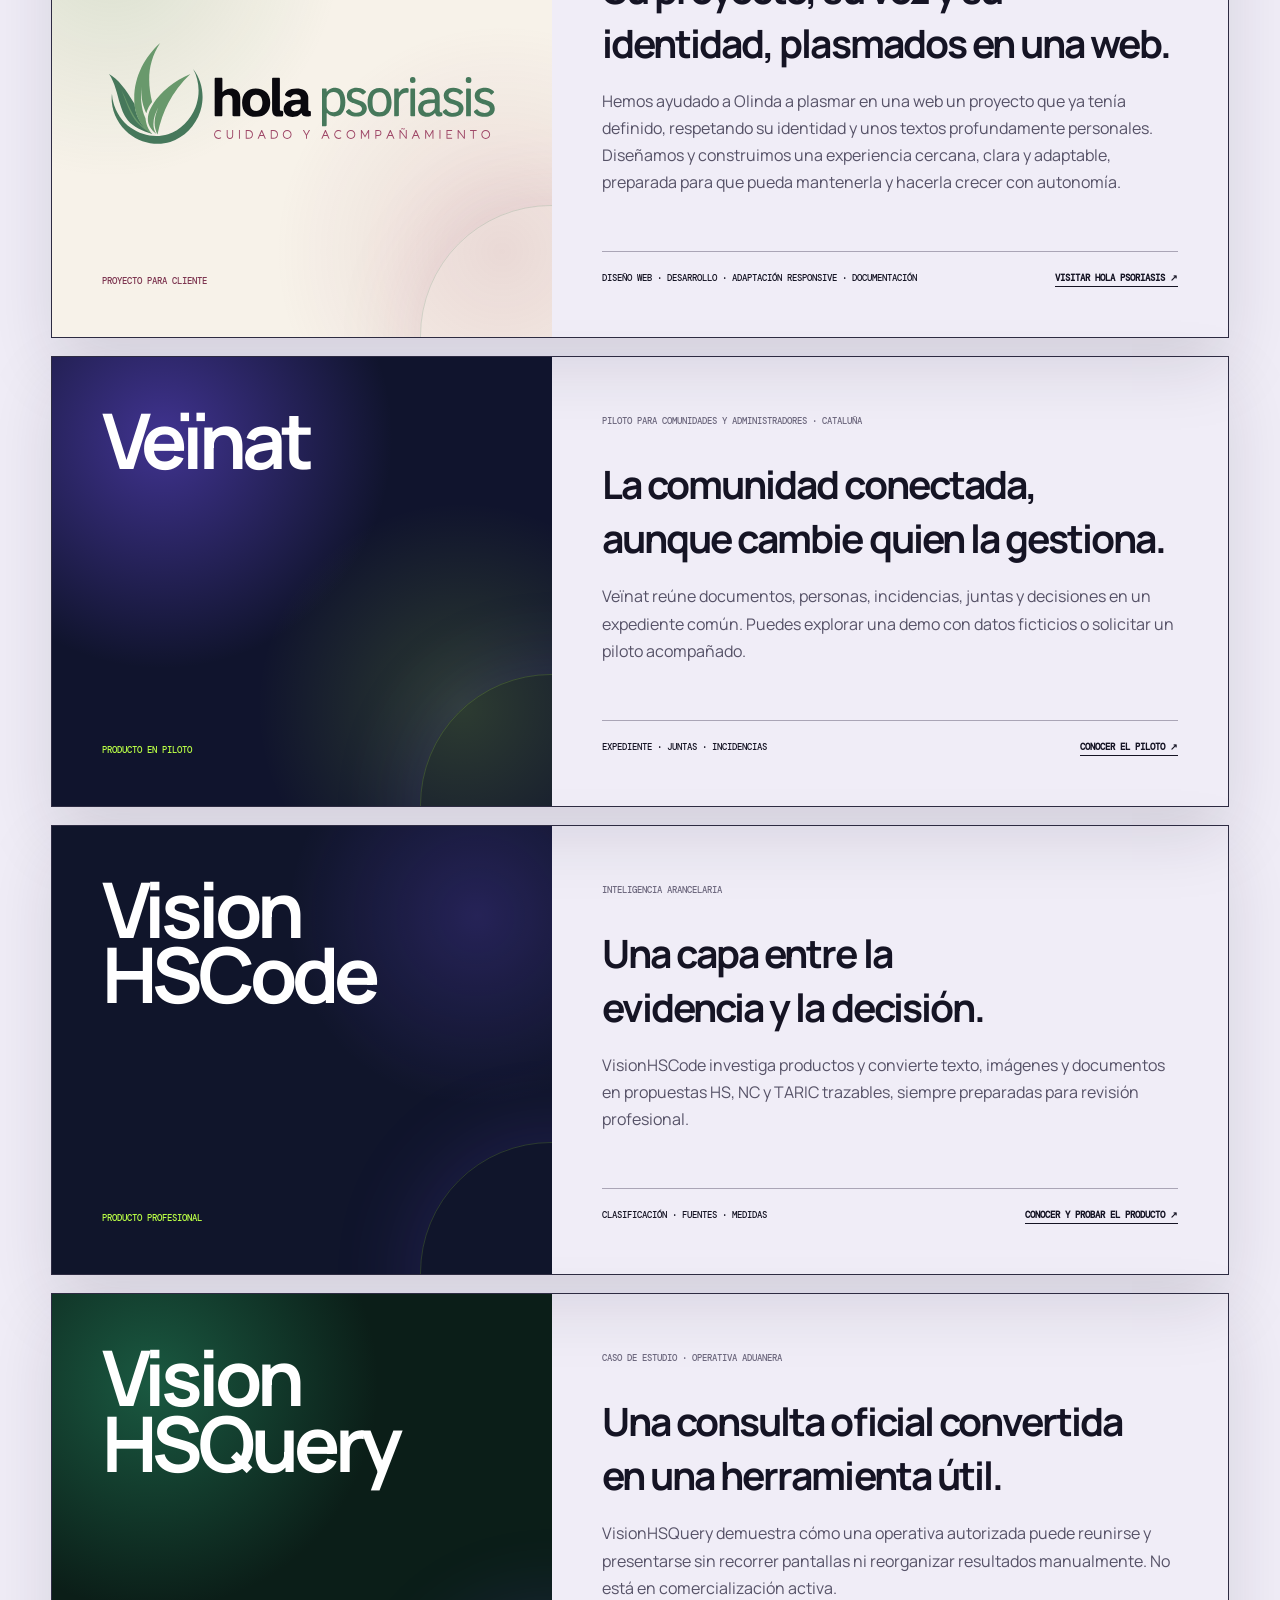
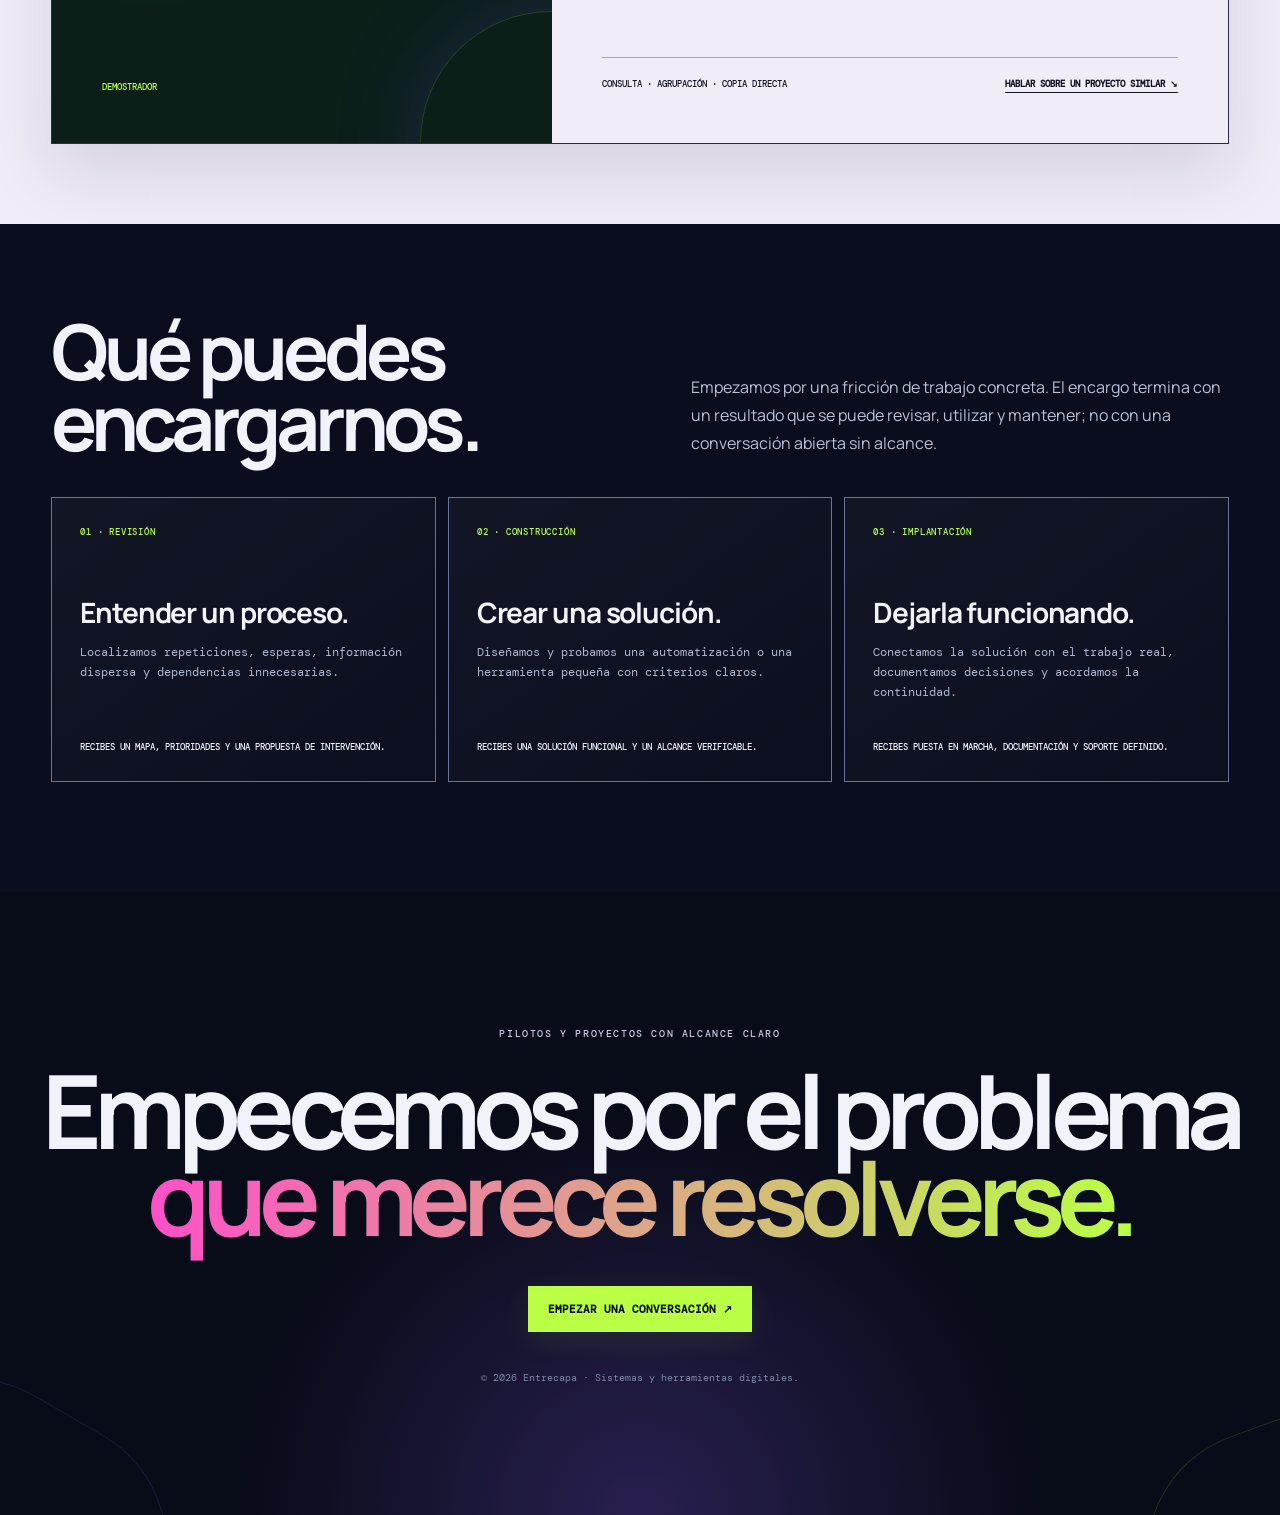
==== commit 2f467c92: "Correct Hola Psoriasis project attribution" ====
--- a/index.html
+++ b/index.html
@@ -126,7 +126,7 @@
     <section class="promise" id="metodo"><div class="sectionhead"><h2>No añadimos otra capa de complejidad.</h2><p>Trabajamos en el espacio entre una necesidad y las herramientas disponibles. Ahí diseñamos una solución proporcionada, la probamos en el trabajo real y dejamos todo conectado y bajo tu control.</p></div><div class="flow"><article class="card c1"><span class="n">CAPA 01 / CONTEXTO</span><h3>Entender antes de proponer.</h3><p>Escuchamos a quien hace el trabajo, trazamos el recorrido y encontramos la fricción que merece resolverse.</p></article><article class="card c2"><span class="n">CAPA 02 / PROTOTIPO</span><h3>Hacer visible la solución.</h3><p>Construimos algo pequeño y real para decidir con experiencia, no con diapositivas ni promesas.</p></article><article class="card c3"><span class="n">CAPA 03 / SISTEMA</span><h3>Integrar sin encerrar.</h3><p>Conectamos la solución, documentamos las decisiones y entregamos una herramienta mantenible.</p></article></div></section>
     <section class="audience" id="para-quien"><div class="audience-shell"><div class="audience-intro"><span class="kicker">Para quién construimos</span><h2>Para personas y equipos que quieren trabajar mejor.</h2><p>Desde una persona con un proceso propio hasta un equipo dentro de una organización grande. Si hay una tarea que consume tiempo, dispersa información o depende de demasiados pasos, podemos convertirla en una herramienta útil.</p></div><div class="audience-list"><article class="audience-row"><span>01</span><div><strong>Autónomos y emprendedores</strong><p>Una idea o una forma de trabajar que necesita convertirse en algo real, sencillo y sostenible.</p></div></article><article class="audience-row"><span>02</span><div><strong>Pymes y equipos</strong><p>Procesos que han crecido, información que vive en demasiados sitios y tareas que frenan el trabajo diario.</p></div></article><article class="audience-row"><span>03</span><div><strong>Organizaciones</strong><p>Un problema concreto dentro de una estructura mayor que merece una solución proporcionada y bien integrada.</p></div></article></div><div class="human-principle"><span>Nuestro criterio</span><p><strong>La tecnología se ocupa de la fricción.</strong> Las personas conservan el criterio.</p></div></div></section>
     <section class="statement"><div class="quote"><small>Nuestra posición</small><blockquote>No vendemos IA.<br><span>Desatascamos trabajo.</span></blockquote></div><div class="systemmap"><div class="mini"><div><span>Información dispersa</span><b>↓</b></div><div><span>Entrecapa</span><b>Conecta</b></div><div><span>Herramienta útil</span><b>↓</b></div><div><span>Trabajo que avanza</span><b>✓</b></div></div></div></section>
-    <section class="proof" id="productos"><h2>Productos y proyectos.<br>Algo concreto que probar.</h2><article class="product psoriasis"><div class="productbrand"><img class="project-logo" src="assets/hola-psoriasis-logo.svg" width="1390" height="399" alt="Hola Psoriasis"><span>PROYECTO PARA CLIENTE</span></div><div class="productcopy"><span class="tag">Proyecto para profesional independiente · Bienestar</span><h3>Una experiencia personal convertida en un recorrido digital claro.</h3><p>Junto a Olinda ordenamos su propuesta, sus contenidos y sus servicios en una web cercana, adaptable y mantenible. El resultado reúne su voz y su identidad en una estructura preparada para crecer sin crear dependencia.</p><div class="details"><span>Estructura · Diseño web · Contenidos · Documentación</span><a class="case-link" href="https://holapsoriasis.com/" target="_blank" rel="noopener noreferrer">Visitar Hola Psoriasis ↗</a></div></div></article><article class="product veinat"><div class="productbrand"><strong>Veïnat</strong><span>PRODUCTO EN PILOTO</span></div><div class="productcopy"><span class="tag">Piloto para comunidades y administradores · Cataluña</span><h3>La comunidad conectada, aunque cambie quien la gestiona.</h3><p>Veïnat reúne documentos, personas, incidencias, juntas y decisiones en un expediente común. Puedes explorar una demo con datos ficticios o solicitar un piloto acompañado.</p><div class="details"><span>Expediente · Juntas · Incidencias</span><a class="case-link" href="https://veinat.entrecapa.com/" target="_blank" rel="noopener noreferrer">Conocer el piloto ↗</a></div></div></article><article class="product"><div class="productbrand"><strong>Vision<br>HSCode</strong><span>PRODUCTO PROFESIONAL</span></div><div class="productcopy"><span class="tag">Inteligencia arancelaria</span><h3>Una capa entre la evidencia y la decisión.</h3><p>VisionHSCode investiga productos y convierte texto, imágenes y documentos en propuestas HS, NC y TARIC trazables, siempre preparadas para revisión profesional.</p><div class="details"><span>Clasificación · Fuentes · Medidas</span><a class="case-link" href="https://app.visionhscode.com/tool" target="_blank" rel="noopener noreferrer">Conocer y probar el producto ↗</a></div></div></article><article class="product query"><div class="productbrand"><strong>Vision<br>HSQuery</strong><span>DEMOSTRADOR</span></div><div class="productcopy"><span class="tag">Caso de estudio · Operativa aduanera</span><h3>Una consulta oficial convertida en una herramienta útil.</h3><p>VisionHSQuery demuestra cómo una operativa autorizada puede reunirse y presentarse sin recorrer pantallas ni reorganizar resultados manualmente. No está en comercialización activa.</p><div class="details"><span>Consulta · Agrupación · Copia directa</span><a class="case-link" href="#contacto">Hablar sobre un proyecto similar ↘</a></div></div></article></section>
+    <section class="proof" id="productos"><h2>Productos y proyectos.<br>Algo concreto que probar.</h2><article class="product psoriasis"><div class="productbrand"><img class="project-logo" src="assets/hola-psoriasis-logo.svg" width="1390" height="399" alt="Hola Psoriasis"><span>PROYECTO PARA CLIENTE</span></div><div class="productcopy"><span class="tag">Proyecto para profesional independiente · Bienestar</span><h3>Su proyecto, su voz y su identidad, plasmados en una web.</h3><p>Hemos ayudado a Olinda a plasmar en una web un proyecto que ya tenía definido, respetando su identidad y unos textos profundamente personales. Diseñamos y construimos una experiencia cercana, clara y adaptable, preparada para que pueda mantenerla y hacerla crecer con autonomía.</p><div class="details"><span>Diseño web · Desarrollo · Adaptación responsive · Documentación</span><a class="case-link" href="https://holapsoriasis.com/" target="_blank" rel="noopener noreferrer">Visitar Hola Psoriasis ↗</a></div></div></article><article class="product veinat"><div class="productbrand"><strong>Veïnat</strong><span>PRODUCTO EN PILOTO</span></div><div class="productcopy"><span class="tag">Piloto para comunidades y administradores · Cataluña</span><h3>La comunidad conectada, aunque cambie quien la gestiona.</h3><p>Veïnat reúne documentos, personas, incidencias, juntas y decisiones en un expediente común. Puedes explorar una demo con datos ficticios o solicitar un piloto acompañado.</p><div class="details"><span>Expediente · Juntas · Incidencias</span><a class="case-link" href="https://veinat.entrecapa.com/" target="_blank" rel="noopener noreferrer">Conocer el piloto ↗</a></div></div></article><article class="product"><div class="productbrand"><strong>Vision<br>HSCode</strong><span>PRODUCTO PROFESIONAL</span></div><div class="productcopy"><span class="tag">Inteligencia arancelaria</span><h3>Una capa entre la evidencia y la decisión.</h3><p>VisionHSCode investiga productos y convierte texto, imágenes y documentos en propuestas HS, NC y TARIC trazables, siempre preparadas para revisión profesional.</p><div class="details"><span>Clasificación · Fuentes · Medidas</span><a class="case-link" href="https://app.visionhscode.com/tool" target="_blank" rel="noopener noreferrer">Conocer y probar el producto ↗</a></div></div></article><article class="product query"><div class="productbrand"><strong>Vision<br>HSQuery</strong><span>DEMOSTRADOR</span></div><div class="productcopy"><span class="tag">Caso de estudio · Operativa aduanera</span><h3>Una consulta oficial convertida en una herramienta útil.</h3><p>VisionHSQuery demuestra cómo una operativa autorizada puede reunirse y presentarse sin recorrer pantallas ni reorganizar resultados manualmente. No está en comercialización activa.</p><div class="details"><span>Consulta · Agrupación · Copia directa</span><a class="case-link" href="#contacto">Hablar sobre un proyecto similar ↘</a></div></div></article></section>
     <section class="services" id="servicios"><div class="services-shell"><div class="services-head"><h2>Qué puedes encargarnos.</h2><p>Empezamos por una fricción de trabajo concreta. El encargo termina con un resultado que se puede revisar, utilizar y mantener; no con una conversación abierta sin alcance.</p></div><div class="service-grid"><article class="service-card"><small>01 · REVISIÓN</small><h3>Entender un proceso.</h3><p>Localizamos repeticiones, esperas, información dispersa y dependencias innecesarias.</p><strong>Recibes un mapa, prioridades y una propuesta de intervención.</strong></article><article class="service-card"><small>02 · CONSTRUCCIÓN</small><h3>Crear una solución.</h3><p>Diseñamos y probamos una automatización o una herramienta pequeña con criterios claros.</p><strong>Recibes una solución funcional y un alcance verificable.</strong></article><article class="service-card"><small>03 · IMPLANTACIÓN</small><h3>Dejarla funcionando.</h3><p>Conectamos la solución con el trabajo real, documentamos decisiones y acordamos la continuidad.</p><strong>Recibes puesta en marcha, documentación y soporte definido.</strong></article></div></div></section>
     <section class="closing" id="contacto"><span class="kicker">PILOTOS Y PROYECTOS CON ALCANCE CLARO</span><h2>Empecemos por el problema<br><span>que merece resolverse.</span></h2><a class="button" href="mailto:chia.clerk@gmail.com?subject=Quiero%20hablar%20con%20Entrecapa">Empezar una conversación ↗</a><p class="legal">© 2026 Entrecapa · Sistemas y herramientas digitales.</p></section>
   </main>
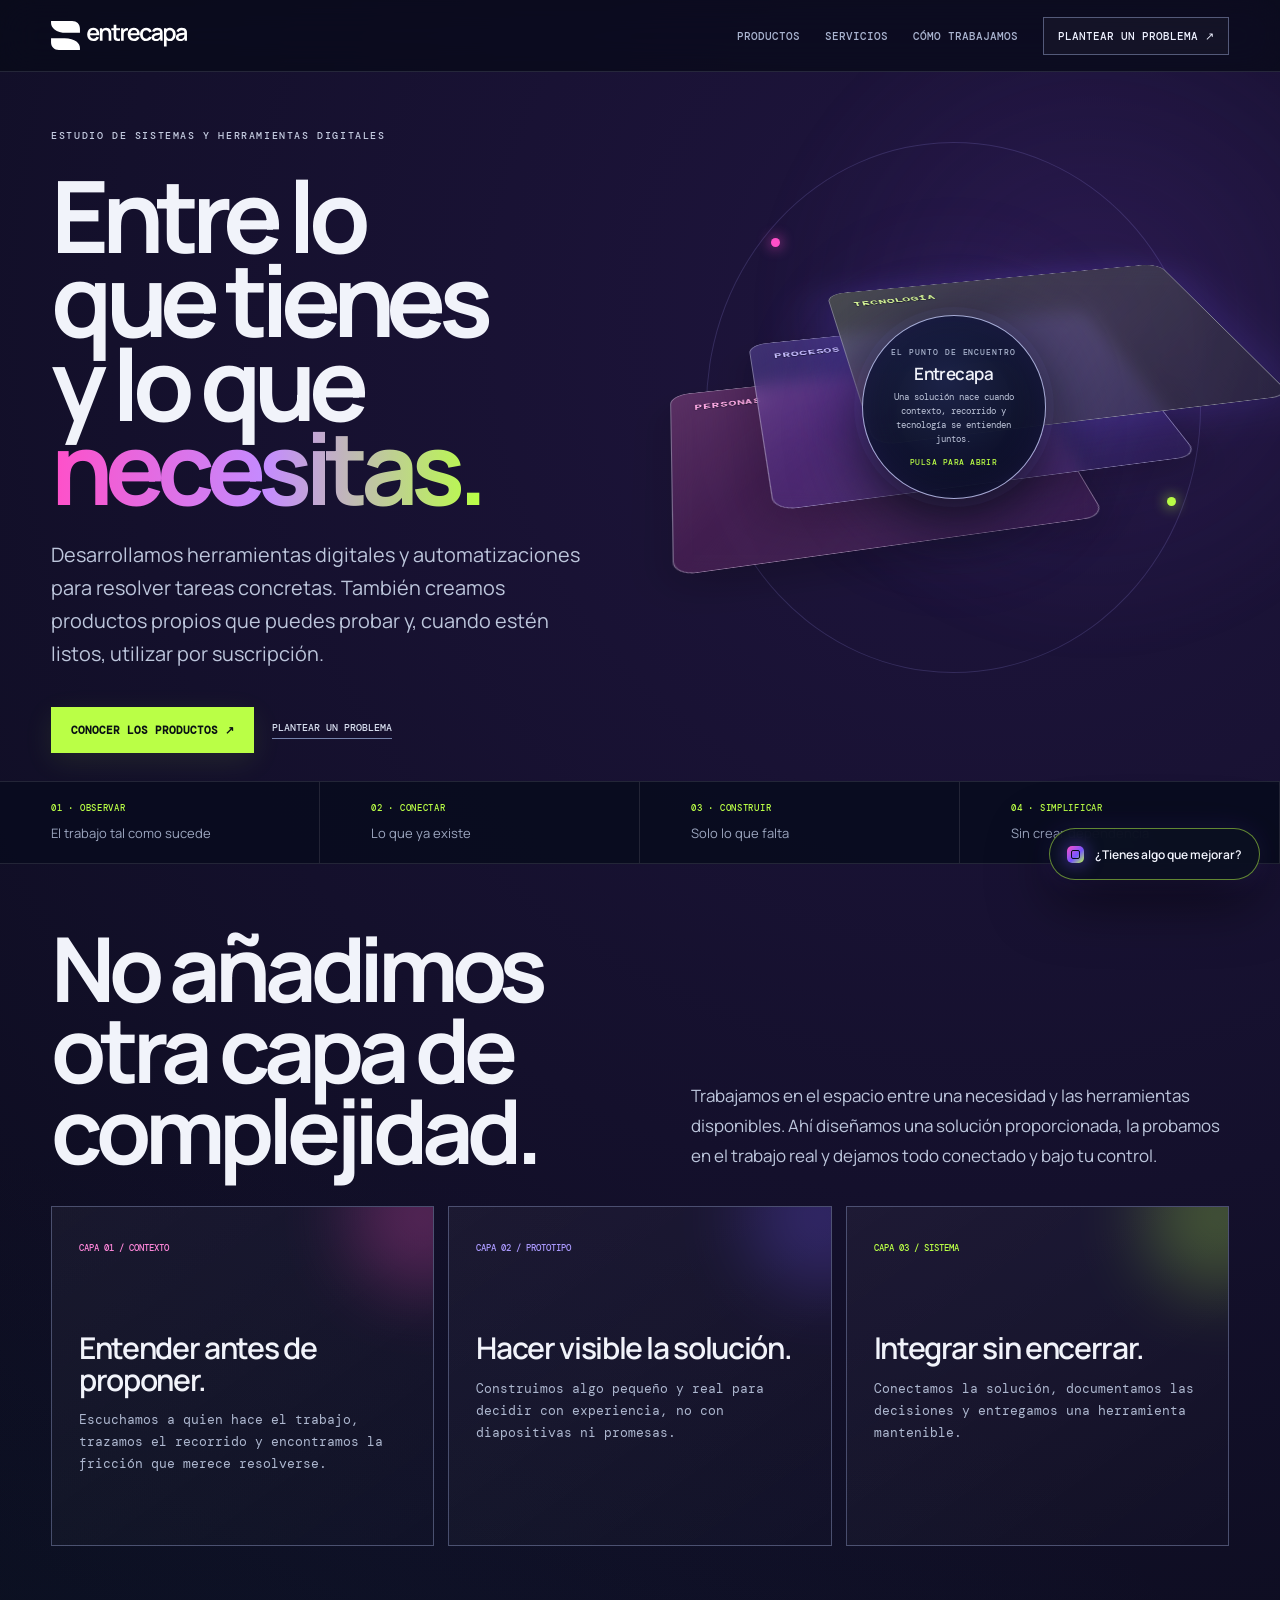
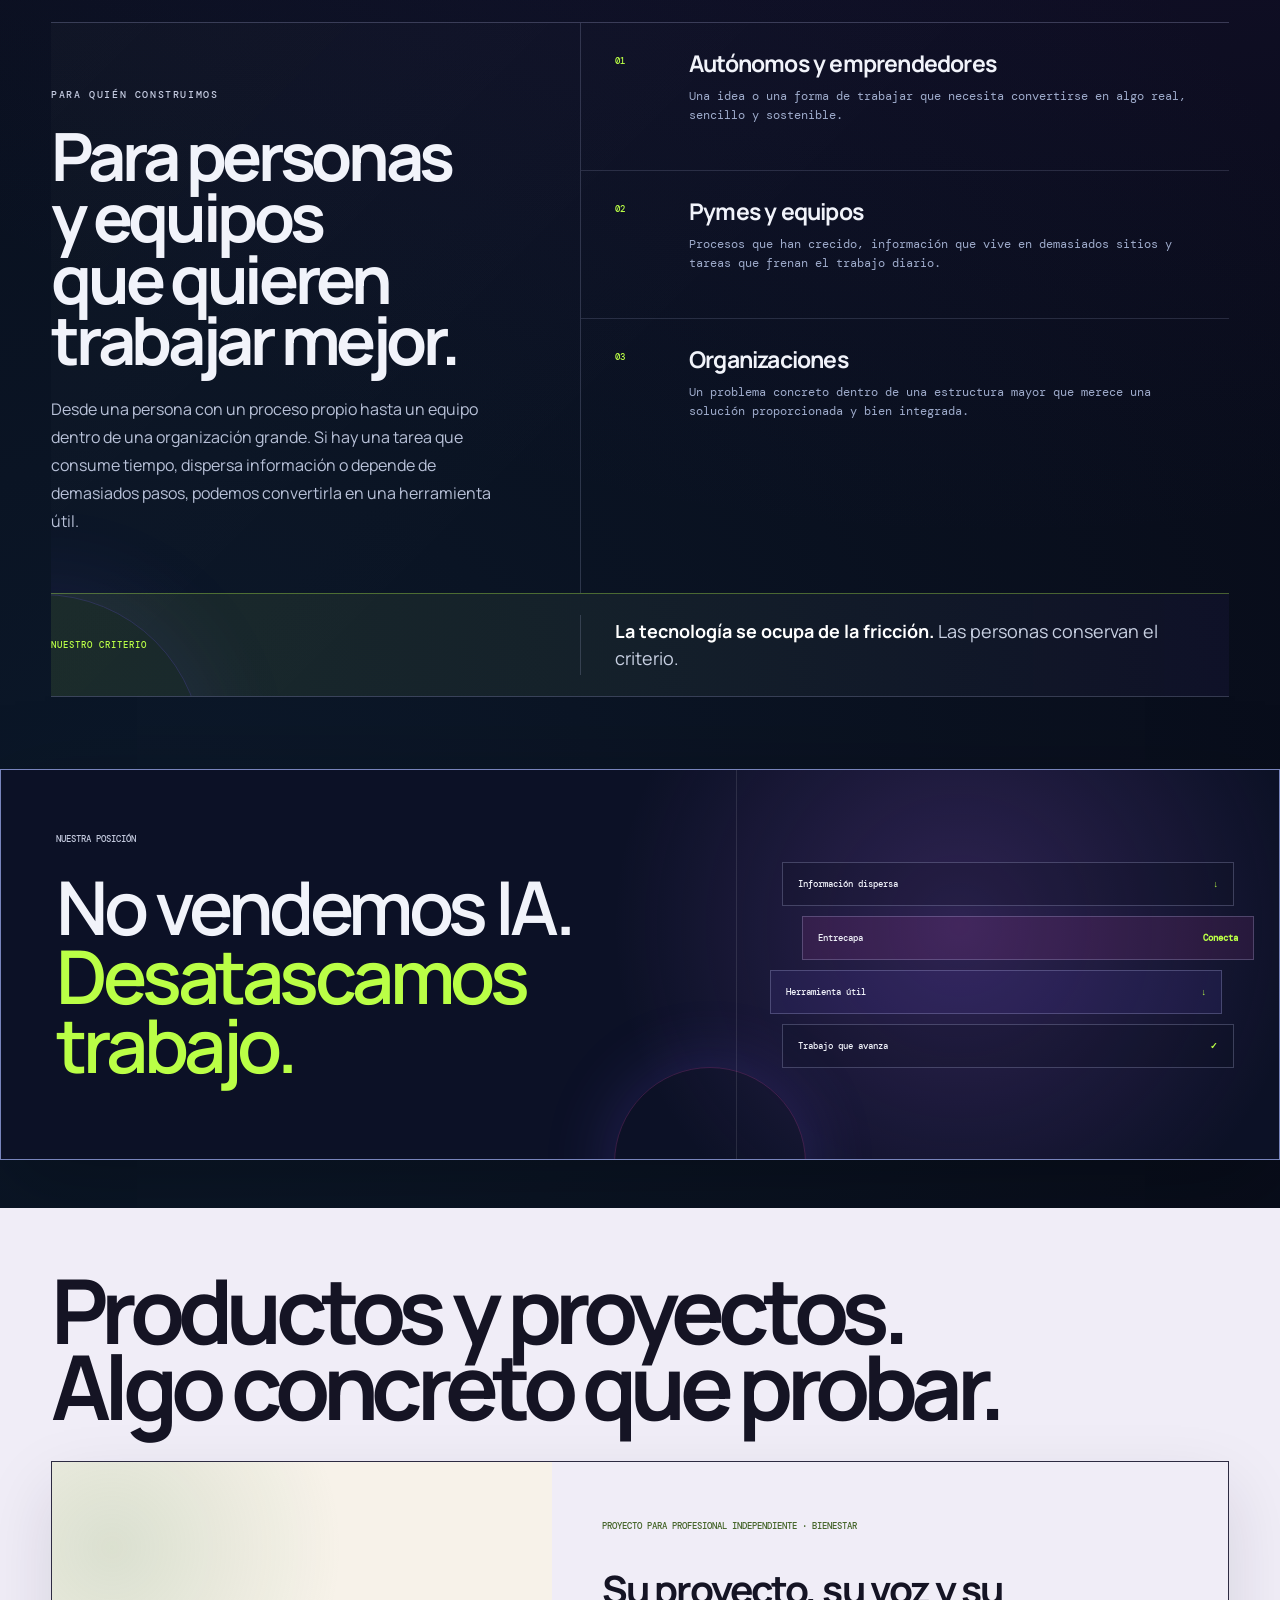
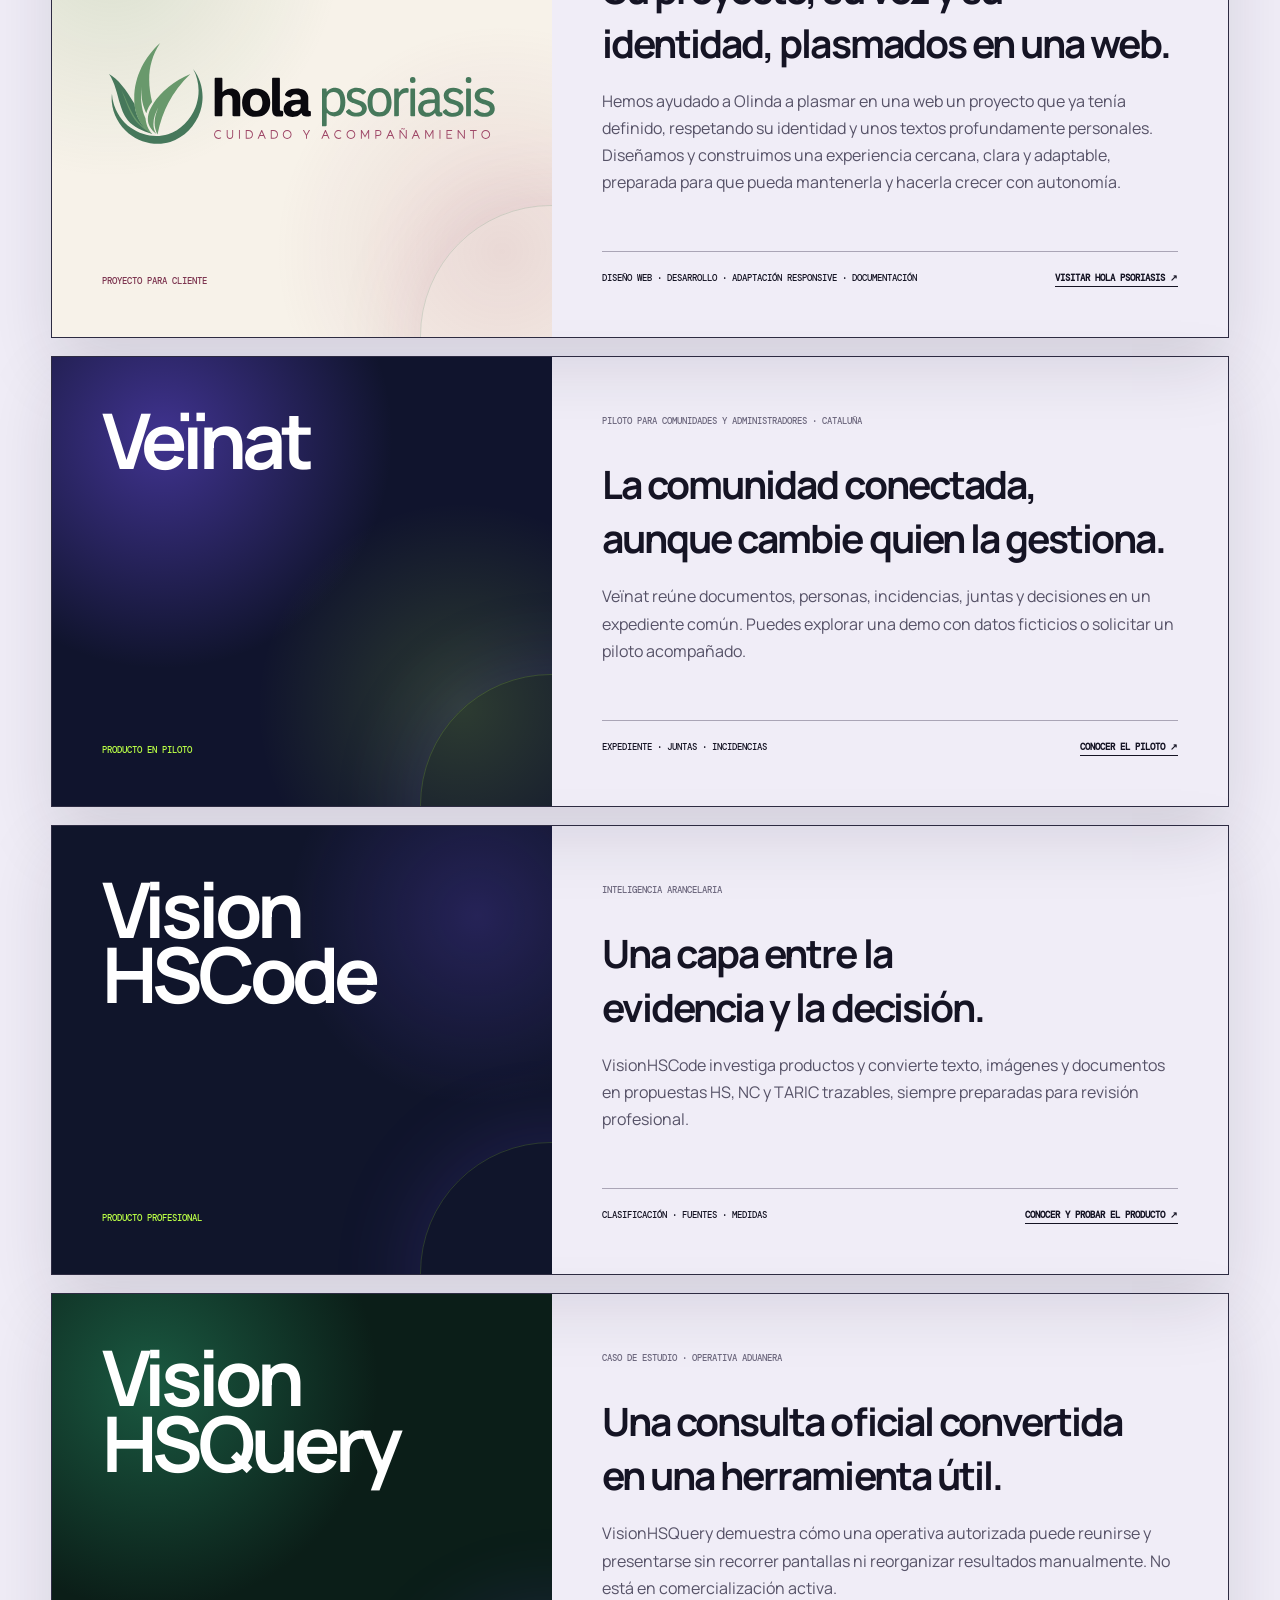
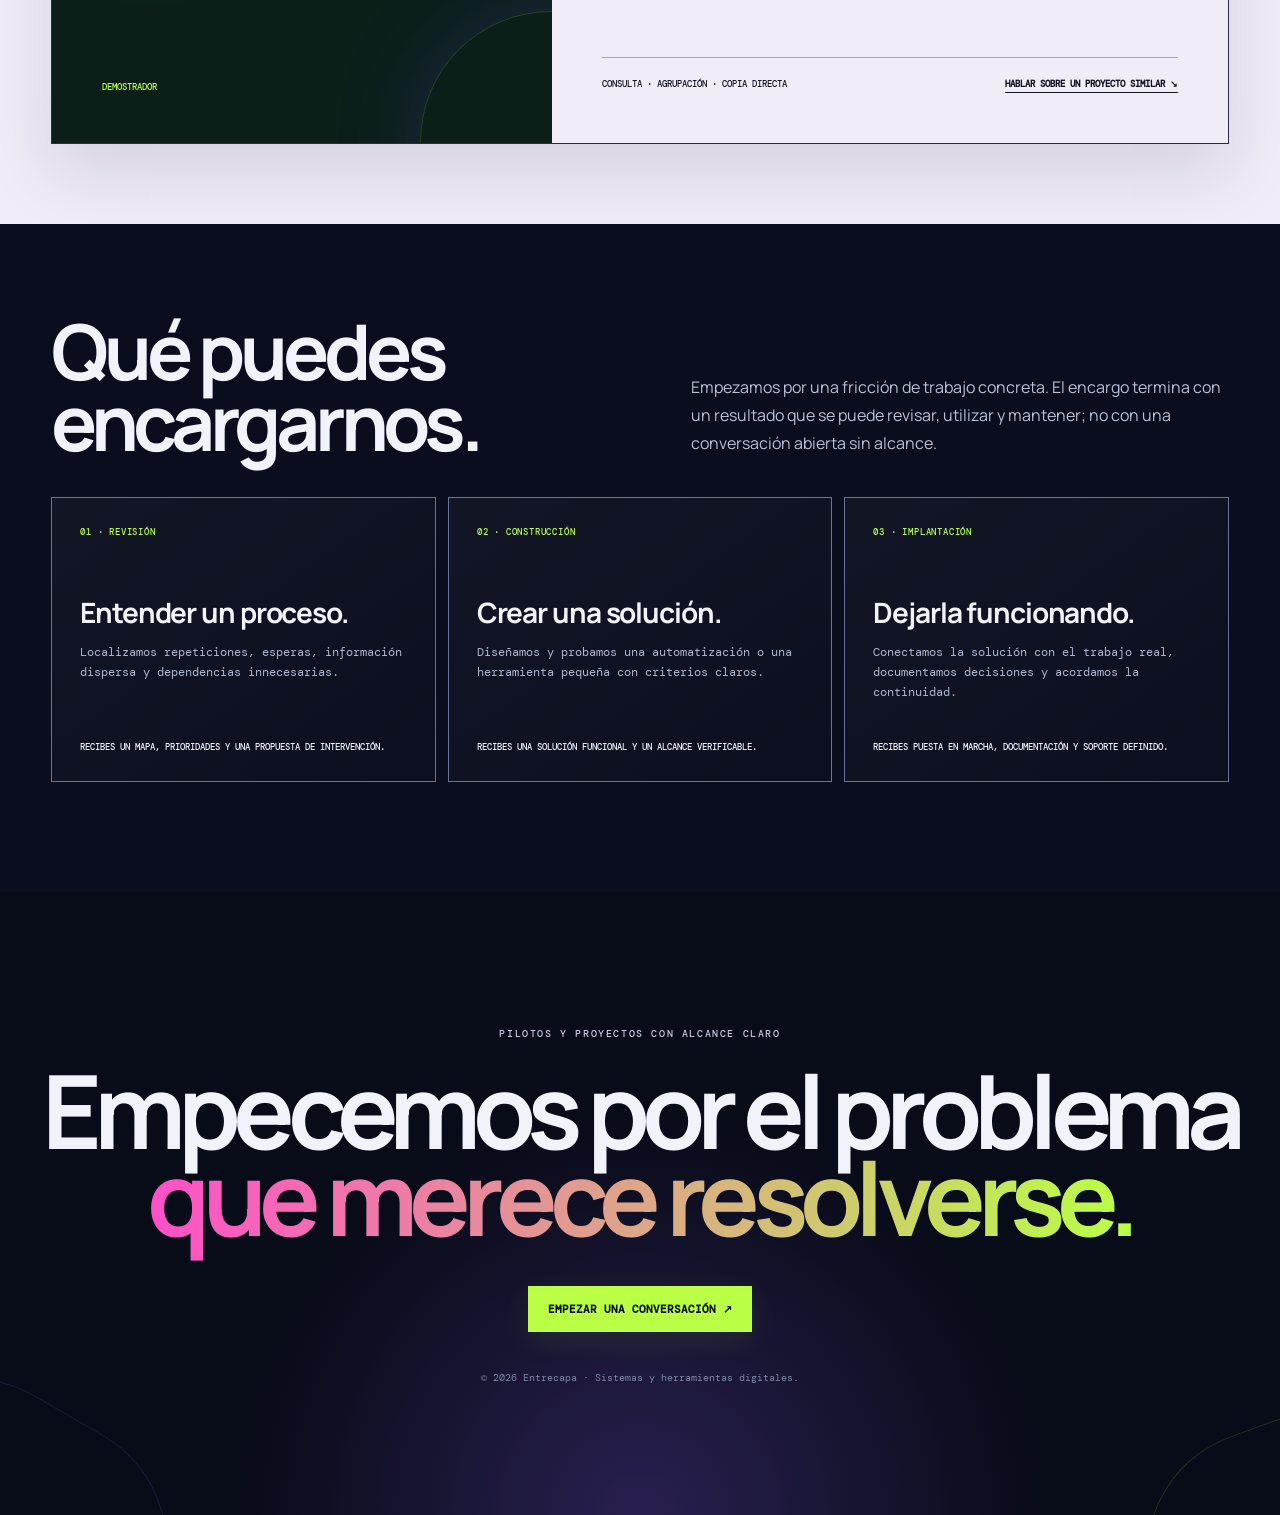
==== commit d15c0034: "Add guided Entrecapa contact assistant" ====
--- a/index.html
+++ b/index.html
@@ -16,6 +16,7 @@
   <meta property="og:image:alt" content="Entrecapa: entre lo que tienes y lo que necesitas">
   <meta name="twitter:card" content="summary_large_image">
   <link rel="icon" href="assets/entrecapa-favicon.svg" type="image/svg+xml">
+  <link rel="stylesheet" href="assets/entrecapa-assistant-v1.css">
   <link rel="preconnect" href="https://fonts.googleapis.com"><link rel="preconnect" href="https://fonts.gstatic.com" crossorigin><link href="https://fonts.googleapis.com/css2?family=DM+Mono:wght@300;400;500&family=Manrope:wght@400;500;600;700&display=swap" rel="stylesheet">
   <style>
     :root{--bg:#080b18;--panel:#0e1328;--ink:#f1f3fa;--muted:#9da8c3;--line:#ffffff1b;--pink:#ff4fc8;--violet:#7656ff;--acid:#baff46;--cyan:#53d8ff}*{box-sizing:border-box}html{scroll-behavior:smooth;background:var(--bg);overflow-x:clip;overscroll-behavior-y:none}body{margin:0;color:var(--ink);font-family:Manrope,system-ui;background:radial-gradient(circle at 78% 5%,#4e288c55,transparent 30%),radial-gradient(circle at 12% 40%,#1544643d,transparent 35%),var(--bg);overflow-x:clip;overscroll-behavior-y:none}a{color:inherit}.nav{height:74px;padding:0 4vw;display:flex;align-items:center;justify-content:space-between;border-bottom:1px solid var(--line);position:relative;z-index:5}.logo{font-size:21px;font-weight:600;text-decoration:none;letter-spacing:-.045em}.logo:before{content:"";display:inline-block;width:13px;height:13px;background:linear-gradient(135deg,var(--pink),var(--acid));border-radius:4px;margin-right:10px;box-shadow:0 0 17px #ba65ff}.navlinks{display:flex;align-items:center;gap:25px;font:500 9px DM Mono;text-transform:uppercase}.navlinks a{text-decoration:none}.navlinks .contact{border:1px solid #8491c8;padding:11px 14px;background:#ffffff08}.hero{min-height:790px;padding:70px 4vw 40px;display:grid;grid-template-columns:1fr 1fr;gap:6vw;align-items:center;position:relative}.copy{position:relative;z-index:2}.kicker{font:500 10px DM Mono;text-transform:uppercase;letter-spacing:.16em;color:#b7c0db}.copy h1{font-size:clamp(57px,7.8vw,112px);line-height:.84;letter-spacing:-.075em;margin:30px 0}.copy h1 span{background:linear-gradient(90deg,var(--pink),#c48bff,var(--acid));-webkit-background-clip:text;color:transparent}.lead{font-size:clamp(18px,1.55vw,22px);line-height:1.65;color:#b5bed5;max-width:650px}.actions{display:flex;align-items:center;gap:18px;margin-top:37px}.button{display:inline-block;padding:15px 19px;background:var(--acid);color:#091014;text-decoration:none;font:600 10px DM Mono;text-transform:uppercase}.micro{font:400 9px/1.55 DM Mono;color:#7f8ba8}.layerstage{min-height:590px;position:relative;perspective:1100px}.layer{position:absolute;width:70%;height:54%;left:15%;top:21%;border:1px solid #ffffff5c;border-radius:20px;backdrop-filter:blur(9px);transition:.8s cubic-bezier(.2,.8,.2,1);display:flex;align-items:flex-end;padding:25px;font:500 9px DM Mono;text-transform:uppercase;letter-spacing:.1em}.layer.one{background:#ff4fc827;transform:translate(-85px,55px) rotateX(60deg) rotateZ(-13deg);color:#ffaae7}.layer.two{background:#7656ff28;transform:translate(0,0) rotateX(60deg) rotateZ(-13deg);color:#c7bdff}.layer.three{background:#baff4621;transform:translate(85px,-55px) rotateX(60deg) rotateZ(-13deg);color:#dfff9d;box-shadow:0 0 70px #7656ff3d}.layerstage.expanded .one{transform:translate(-145px,95px) rotateX(60deg) rotateZ(-13deg)}.layerstage.expanded .three{transform:translate(145px,-95px) rotateX(60deg) rotateZ(-13deg)}.core{position:absolute;left:50%;top:50%;transform:translate(-50%,-50%);width:170px;height:170px;border-radius:50%;border:1px solid #b9c1ff;display:grid;place-items:center;text-align:center;background:#0b1022cc;box-shadow:0 0 60px #6f55ff55;font:500 9px/1.6 DM Mono;text-transform:uppercase;z-index:4;cursor:pointer}.core:after{content:"Pulsa para abrir";color:var(--acid)}.layerstage.expanded .core:after{content:"Pulsa para unir"}.orbit{position:absolute;inset:7%;border:1px solid #8e7fff24;border-radius:50%;animation:spin 30s linear infinite}.orbit:before,.orbit:after{content:"";position:absolute;width:8px;height:8px;background:var(--pink);border-radius:50%;left:13%;top:18%;box-shadow:0 0 14px var(--pink)}.orbit:after{left:auto;right:5%;top:67%;background:var(--acid);box-shadow:0 0 14px var(--acid)}@keyframes spin{to{transform:rotate(360deg)}}.ribbon{display:grid;grid-template-columns:repeat(4,1fr);border-block:1px solid var(--line);background:#090d1dcc}.ribbon div{padding:20px 4vw;border-right:1px solid var(--line)}.ribbon b{display:block;font:500 9px DM Mono;color:var(--acid);margin-bottom:7px}.ribbon span{font-size:12px;color:#9ca6bf}.promise{padding:110px 4vw}.sectionhead{display:grid;grid-template-columns:1fr 1fr;gap:8vw;align-items:end;margin-bottom:55px}.sectionhead h2{font-size:clamp(50px,7vw,92px);line-height:.9;letter-spacing:-.07em;margin:0}.sectionhead p{font-size:17px;line-height:1.75;color:#aeb8d0;margin:0}.flow{display:grid;grid-template-columns:repeat(3,1fr);gap:12px}.card{min-height:340px;padding:27px;border:1px solid #66709a;background:linear-gradient(145deg,#ffffff08,#ffffff02);position:relative;overflow:hidden}.card:before{content:"";position:absolute;width:150px;height:150px;border-radius:50%;right:-65px;top:-65px;background:var(--glow);filter:blur(35px);opacity:.25}.card .n{font:500 9px DM Mono;color:var(--accent);text-transform:uppercase}.card h3{font-size:30px;line-height:1.05;letter-spacing:-.045em;margin:100px 0 14px}.card p{font:400 12px/1.7 DM Mono;color:#9da8c2}.card.c1{--glow:var(--pink);--accent:#ff87da}.card.c2{--glow:var(--violet);--accent:#ab9aff}.card.c3{--glow:var(--acid);--accent:var(--acid)}.statement{margin:0 4vw 110px;border:1px solid #7884bc;background:radial-gradient(circle at 75% 40%,#7246a955,transparent 35%),#0c1126;display:grid;grid-template-columns:1.15fr .85fr}.quote{padding:55px}.quote small{font:500 9px DM Mono;text-transform:uppercase;color:#c3c9dd}.quote blockquote{font-size:clamp(39px,5.8vw,77px);font-weight:600;line-height:.93;letter-spacing:-.06em;margin:25px 0}.quote blockquote span{color:var(--acid)}.systemmap{border-left:1px solid var(--line);padding:45px;display:grid;place-items:center}.mini{width:100%;display:grid;gap:10px}.mini div{border:1px solid #ffffff2f;padding:15px;font:500 9px DM Mono;display:flex;justify-content:space-between}.mini div:nth-child(2){transform:translateX(20px);background:#ff4fc818}.mini div:nth-child(3){transform:translateX(-12px);background:#7656ff18}.mini b{color:var(--acid)}.proof{padding:110px 4vw;background:#f0edf7;color:#151424}.proof h2{font-size:clamp(51px,7vw,92px);line-height:.85;letter-spacing:-.075em;margin:0 0 55px}.product{display:grid;grid-template-columns:.85fr 1.15fr;border:1px solid #2d2b42}.productbrand{background:#12162b;color:white;padding:50px;display:flex;flex-direction:column;justify-content:space-between;min-height:440px}.productbrand strong{font-size:clamp(45px,6vw,80px);line-height:.85;letter-spacing:-.065em}.productbrand span{font:500 9px DM Mono;color:var(--acid)}.productcopy{padding:50px}.productcopy .tag{font:500 9px DM Mono;text-transform:uppercase;color:#6d687e}.productcopy h3{font-size:39px;letter-spacing:-.05em;margin:28px 0 18px}.productcopy p{line-height:1.7;color:#565267}.details{border-top:1px solid #aaa5b6;margin-top:55px;padding-top:20px;display:flex;justify-content:space-between;font:500 9px DM Mono;text-transform:uppercase}.closing{text-align:center;padding:125px 20px;background:radial-gradient(circle at 50% 100%,#52399670,transparent 45%)}.closing h2{font-size:clamp(52px,8vw,112px);line-height:.85;letter-spacing:-.075em;margin:25px 0 45px}.closing h2 span{background:linear-gradient(90deg,var(--pink),var(--acid));-webkit-background-clip:text;color:transparent}.legal{font:400 9px/1.65 DM Mono;color:#7e89a7;max-width:740px;margin:33px auto 0}.back{position:fixed;right:14px;bottom:14px;background:#0b1021;border:1px solid #7180b5;padding:10px 12px;text-decoration:none;font:500 9px DM Mono;text-transform:uppercase;z-index:8}@media(max-width:880px){.hero{grid-template-columns:1fr}.layerstage{min-height:540px}.ribbon,.flow{grid-template-columns:1fr 1fr}.ribbon div:nth-child(2){border-right:0}.sectionhead,.statement,.product{grid-template-columns:1fr}.card:nth-child(2){border-right:1px solid #66709a}.systemmap{border-left:0;border-top:1px solid var(--line)}}@media(max-width:520px){.navlinks>a:not(.contact){display:none}.hero{padding:60px 20px 35px}.copy h1{font-size:62px}.actions{align-items:flex-start;flex-direction:column}.layerstage{min-height:430px;margin:0 -20px}.layer{width:68%;left:16%;height:48%;top:25%}.layer.one{transform:translate(-35px,35px) rotateX(60deg) rotateZ(-13deg)}.layer.three{transform:translate(35px,-35px) rotateX(60deg) rotateZ(-13deg)}.layerstage.expanded .one{transform:translate(-65px,55px) rotateX(60deg) rotateZ(-13deg)}.layerstage.expanded .three{transform:translate(65px,-55px) rotateX(60deg) rotateZ(-13deg)}.ribbon,.flow{grid-template-columns:1fr}.ribbon div,.card{border-right:0}.promise{padding:78px 20px}.sectionhead{grid-template-columns:1fr;gap:30px}.card{min-height:285px}.card h3{margin-top:65px}.statement{margin:0 20px 80px}.quote,.systemmap{padding:34px 25px}.proof{padding:78px 20px}.productbrand,.productcopy{padding:35px 25px}.closing{padding-inline:20px}}
@@ -110,7 +111,7 @@
     html,body{overscroll-behavior-y:auto}
     main,.nav,.hero,.ribbon,.promise,.audience,.statement,.proof,.services,.closing{max-width:100%}
     @media(max-width:520px){
-      .hero{width:100%;margin-inline:0}
+      .hero{width:100%;margin-inline:0;padding-top:28px}
       .layerstage{width:100%;max-width:100%;margin-inline:0}
       .layer{max-width:76%}
       .statement{grid-template-columns:minmax(0,1fr)}
@@ -128,8 +129,29 @@
     <section class="statement"><div class="quote"><small>Nuestra posición</small><blockquote>No vendemos IA.<br><span>Desatascamos trabajo.</span></blockquote></div><div class="systemmap"><div class="mini"><div><span>Información dispersa</span><b>↓</b></div><div><span>Entrecapa</span><b>Conecta</b></div><div><span>Herramienta útil</span><b>↓</b></div><div><span>Trabajo que avanza</span><b>✓</b></div></div></div></section>
     <section class="proof" id="productos"><h2>Productos y proyectos.<br>Algo concreto que probar.</h2><article class="product psoriasis"><div class="productbrand"><img class="project-logo" src="assets/hola-psoriasis-logo.svg" width="1390" height="399" alt="Hola Psoriasis"><span>PROYECTO PARA CLIENTE</span></div><div class="productcopy"><span class="tag">Proyecto para profesional independiente · Bienestar</span><h3>Su proyecto, su voz y su identidad, plasmados en una web.</h3><p>Hemos ayudado a Olinda a plasmar en una web un proyecto que ya tenía definido, respetando su identidad y unos textos profundamente personales. Diseñamos y construimos una experiencia cercana, clara y adaptable, preparada para que pueda mantenerla y hacerla crecer con autonomía.</p><div class="details"><span>Diseño web · Desarrollo · Adaptación responsive · Documentación</span><a class="case-link" href="https://holapsoriasis.com/" target="_blank" rel="noopener noreferrer">Visitar Hola Psoriasis ↗</a></div></div></article><article class="product veinat"><div class="productbrand"><strong>Veïnat</strong><span>PRODUCTO EN PILOTO</span></div><div class="productcopy"><span class="tag">Piloto para comunidades y administradores · Cataluña</span><h3>La comunidad conectada, aunque cambie quien la gestiona.</h3><p>Veïnat reúne documentos, personas, incidencias, juntas y decisiones en un expediente común. Puedes explorar una demo con datos ficticios o solicitar un piloto acompañado.</p><div class="details"><span>Expediente · Juntas · Incidencias</span><a class="case-link" href="https://veinat.entrecapa.com/" target="_blank" rel="noopener noreferrer">Conocer el piloto ↗</a></div></div></article><article class="product"><div class="productbrand"><strong>Vision<br>HSCode</strong><span>PRODUCTO PROFESIONAL</span></div><div class="productcopy"><span class="tag">Inteligencia arancelaria</span><h3>Una capa entre la evidencia y la decisión.</h3><p>VisionHSCode investiga productos y convierte texto, imágenes y documentos en propuestas HS, NC y TARIC trazables, siempre preparadas para revisión profesional.</p><div class="details"><span>Clasificación · Fuentes · Medidas</span><a class="case-link" href="https://app.visionhscode.com/tool" target="_blank" rel="noopener noreferrer">Conocer y probar el producto ↗</a></div></div></article><article class="product query"><div class="productbrand"><strong>Vision<br>HSQuery</strong><span>DEMOSTRADOR</span></div><div class="productcopy"><span class="tag">Caso de estudio · Operativa aduanera</span><h3>Una consulta oficial convertida en una herramienta útil.</h3><p>VisionHSQuery demuestra cómo una operativa autorizada puede reunirse y presentarse sin recorrer pantallas ni reorganizar resultados manualmente. No está en comercialización activa.</p><div class="details"><span>Consulta · Agrupación · Copia directa</span><a class="case-link" href="#contacto">Hablar sobre un proyecto similar ↘</a></div></div></article></section>
     <section class="services" id="servicios"><div class="services-shell"><div class="services-head"><h2>Qué puedes encargarnos.</h2><p>Empezamos por una fricción de trabajo concreta. El encargo termina con un resultado que se puede revisar, utilizar y mantener; no con una conversación abierta sin alcance.</p></div><div class="service-grid"><article class="service-card"><small>01 · REVISIÓN</small><h3>Entender un proceso.</h3><p>Localizamos repeticiones, esperas, información dispersa y dependencias innecesarias.</p><strong>Recibes un mapa, prioridades y una propuesta de intervención.</strong></article><article class="service-card"><small>02 · CONSTRUCCIÓN</small><h3>Crear una solución.</h3><p>Diseñamos y probamos una automatización o una herramienta pequeña con criterios claros.</p><strong>Recibes una solución funcional y un alcance verificable.</strong></article><article class="service-card"><small>03 · IMPLANTACIÓN</small><h3>Dejarla funcionando.</h3><p>Conectamos la solución con el trabajo real, documentamos decisiones y acordamos la continuidad.</p><strong>Recibes puesta en marcha, documentación y soporte definido.</strong></article></div></div></section>
-    <section class="closing" id="contacto"><span class="kicker">PILOTOS Y PROYECTOS CON ALCANCE CLARO</span><h2>Empecemos por el problema<br><span>que merece resolverse.</span></h2><a class="button" href="mailto:chia.clerk@gmail.com?subject=Quiero%20hablar%20con%20Entrecapa">Empezar una conversación ↗</a><p class="legal">© 2026 Entrecapa · Sistemas y herramientas digitales.</p></section>
+    <section class="closing" id="contacto"><span class="kicker">PILOTOS Y PROYECTOS CON ALCANCE CLARO</span><h2>Empecemos por el problema<br><span>que merece resolverse.</span></h2><a class="button" href="mailto:info@entrecapa.com?subject=Quiero%20hablar%20con%20Entrecapa">Empezar una conversación ↗</a><p class="legal">© 2026 Entrecapa · Sistemas y herramientas digitales.</p></section>
   </main>
+  <aside class="ec-assistant" id="entrecapaAssistant" aria-label="Asistente de Entrecapa">
+    <button class="ec-assistant-launcher" id="ecAssistantLauncher" type="button" aria-expanded="false" aria-controls="ecAssistantPanel">
+      <span class="ec-assistant-launcher-mark" aria-hidden="true"></span>
+      <span>¿Tienes algo que mejorar?</span>
+    </button>
+    <section class="ec-assistant-panel" id="ecAssistantPanel" role="dialog" aria-modal="false" aria-labelledby="ecAssistantTitle" hidden>
+      <header class="ec-assistant-header">
+        <div><small>ENTRECAPA · CONVERSACIÓN INICIAL</small><h2 id="ecAssistantTitle">Cuéntanos dónde se atasca.</h2></div>
+        <button class="ec-assistant-close" id="ecAssistantClose" type="button" aria-label="Cerrar conversación">×</button>
+      </header>
+      <div class="ec-assistant-status"><span aria-hidden="true"></span> Piloto activo · responde solo sobre Entrecapa</div>
+      <div class="ec-assistant-messages" id="ecAssistantMessages" role="log" aria-live="polite" aria-relevant="additions"></div>
+      <div class="ec-assistant-options" id="ecAssistantOptions" aria-label="Opciones de respuesta"></div>
+      <form class="ec-assistant-form" id="ecAssistantForm" autocomplete="off">
+        <label class="sr-only" for="ecAssistantInput">Escribe tu respuesta</label>
+        <textarea id="ecAssistantInput" rows="1" maxlength="700" placeholder="Escribe aquí…"></textarea>
+        <button type="submit" aria-label="Enviar respuesta">Enviar</button>
+      </form>
+      <p class="ec-assistant-privacy">No compartas datos sensibles. Nada sale de esta página hasta que prepares y envíes el correo desde tu aplicación.</p>
+    </section>
+  </aside>
   <script>
     const stage=document.getElementById('layerstage');
     const content={
@@ -171,4 +193,5 @@
     window.addEventListener('resize',keepPageOnAxis,{passive:true});
     document.addEventListener('scroll',keepPageOnAxis,{passive:true});
   </script>
+  <script src="assets/entrecapa-assistant-v1.js" defer></script>
 </body></html>
--- a/assets/entrecapa-assistant-v1.css
+++ b/assets/entrecapa-assistant-v1.css
@@ -0,0 +1,21 @@
+.sr-only{position:absolute!important;width:1px!important;height:1px!important;padding:0!important;margin:-1px!important;overflow:hidden!important;clip:rect(0,0,0,0)!important;white-space:nowrap!important;border:0!important}
+.ec-assistant{position:fixed;right:20px;bottom:20px;z-index:30;font-family:Manrope,system-ui,sans-serif;color:#f1f3fa}
+.ec-assistant-launcher{display:flex;align-items:center;gap:11px;min-height:52px;padding:0 17px;border:1px solid #baff4680;border-radius:999px;background:#0b1021f2;color:#f4f6ff;box-shadow:0 18px 60px #0009,0 0 28px #7656ff26;backdrop-filter:blur(18px);font:600 12px Manrope;cursor:pointer;transition:transform .25s,background .25s,border-color .25s}
+.ec-assistant-launcher:hover{transform:translateY(-2px);border-color:#baff46;background:#111832}.ec-assistant-launcher:focus-visible{outline:2px solid #baff46;outline-offset:4px}
+.ec-assistant-launcher-mark{width:17px;height:17px;border-radius:5px;background:linear-gradient(135deg,#ff4fc8,#7656ff 56%,#baff46);box-shadow:0 0 18px #7656ffaa;position:relative}
+.ec-assistant-launcher-mark:after{content:"";position:absolute;inset:4px;border:1px solid #08101a;border-radius:2px}
+.ec-assistant-panel{position:absolute;right:0;bottom:65px;width:min(400px,calc(100vw - 32px));height:min(680px,calc(100vh - 105px));min-height:510px;border:1px solid #8f9acb80;border-radius:22px;background:linear-gradient(155deg,#111831fa,#080c1bfc);box-shadow:0 28px 90px #000c,0 0 55px #7656ff22;overflow:hidden;grid-template-rows:auto auto 1fr auto auto;isolation:isolate}
+.ec-assistant-panel[hidden]{display:none}.ec-assistant-panel:not([hidden]){display:grid;animation:ec-assistant-in .28s cubic-bezier(.22,1,.36,1)}
+@keyframes ec-assistant-in{from{opacity:0;transform:translateY(14px) scale(.97)}to{opacity:1;transform:none}}
+.ec-assistant-header{display:flex;justify-content:space-between;gap:16px;padding:20px 20px 16px;border-bottom:1px solid #ffffff14;background:linear-gradient(120deg,#ff4fc811,#7656ff13)}
+.ec-assistant-header small{display:block;color:#baff46;font:500 8px DM Mono,monospace;letter-spacing:.1em}.ec-assistant-header h2{margin:8px 0 0;font-size:21px;line-height:1.08;letter-spacing:-.035em}
+.ec-assistant-close{width:34px;height:34px;flex:0 0 auto;border:1px solid #ffffff26;border-radius:50%;background:#ffffff08;color:#e9edff;font:300 23px/1 Manrope;cursor:pointer}.ec-assistant-close:hover{border-color:#baff46;color:#baff46}
+.ec-assistant-status{padding:9px 20px;border-bottom:1px solid #ffffff0d;color:#97a3c0;font:400 8px DM Mono,monospace;letter-spacing:.04em}.ec-assistant-status span{display:inline-block;width:7px;height:7px;margin-right:5px;border-radius:50%;background:#baff46;box-shadow:0 0 10px #baff46}
+.ec-assistant-messages{padding:18px 18px 8px;overflow-y:auto;overscroll-behavior:contain;scrollbar-width:thin;scrollbar-color:#58638c transparent}
+.ec-message{max-width:88%;margin:0 0 11px;padding:12px 14px;border-radius:15px;font-size:13px;line-height:1.48;white-space:pre-wrap;overflow-wrap:anywhere}.ec-message.bot{border:1px solid #ffffff17;border-bottom-left-radius:4px;background:#ffffff08;color:#e4e8f5}.ec-message.user{margin-left:auto;border:1px solid #baff4638;border-bottom-right-radius:4px;background:#baff4614;color:#f4ffe3}.ec-message strong{color:#baff46}.ec-message a{color:#d7ff92}
+.ec-assistant-options{display:flex;flex-wrap:wrap;gap:7px;padding:5px 18px 10px;max-height:120px;overflow:auto}.ec-assistant-options:empty{display:none}.ec-assistant-options button{padding:9px 11px;border:1px solid #8290c35c;border-radius:999px;background:#ffffff07;color:#dce2f3;font:500 10px/1.25 Manrope;cursor:pointer;text-align:left}.ec-assistant-options button:hover,.ec-assistant-options button:focus-visible{border-color:#baff46;background:#baff4610;color:#fff;outline:0}
+.ec-assistant-form{display:grid;grid-template-columns:1fr auto;gap:8px;padding:12px 14px;border-top:1px solid #ffffff13;background:#070b18}.ec-assistant-form textarea{min-width:0;max-height:92px;resize:none;border:1px solid #ffffff20;border-radius:12px;background:#ffffff08;color:#f4f6ff;padding:11px 12px;font:400 12px/1.4 Manrope;outline:0}.ec-assistant-form textarea:focus{border-color:#baff46}.ec-assistant-form textarea::placeholder{color:#7f8aa7}.ec-assistant-form button{align-self:end;height:39px;padding:0 13px;border:1px solid #baff46;border-radius:10px;background:#baff46;color:#081014;font:700 9px DM Mono,monospace;text-transform:uppercase;cursor:pointer}.ec-assistant-form button:hover{background:#cbff72}
+.ec-assistant-privacy{margin:0;padding:0 16px 13px;background:#070b18;color:#69758f;font:400 7px/1.45 DM Mono,monospace}
+.ec-assistant-mail{display:inline-flex;margin-top:8px;padding:9px 11px;border-radius:8px;background:#baff46;color:#081014!important;text-decoration:none;font:700 9px DM Mono,monospace;text-transform:uppercase}
+@media(max-width:520px){.ec-assistant{right:12px;bottom:calc(12px + env(safe-area-inset-bottom))}.ec-assistant-launcher{min-height:50px;padding:0 15px}.ec-assistant-panel{position:fixed;inset:10px 10px calc(10px + env(safe-area-inset-bottom));width:auto;height:auto;min-height:0;border-radius:18px}.ec-assistant-header{padding:18px 17px 14px}.ec-assistant-messages{padding-inline:14px}.ec-assistant-options{padding-inline:14px}.ec-message{max-width:92%}}
+@media(prefers-reduced-motion:reduce){.ec-assistant-panel:not([hidden]){animation:none}.ec-assistant-launcher{transition:none}}
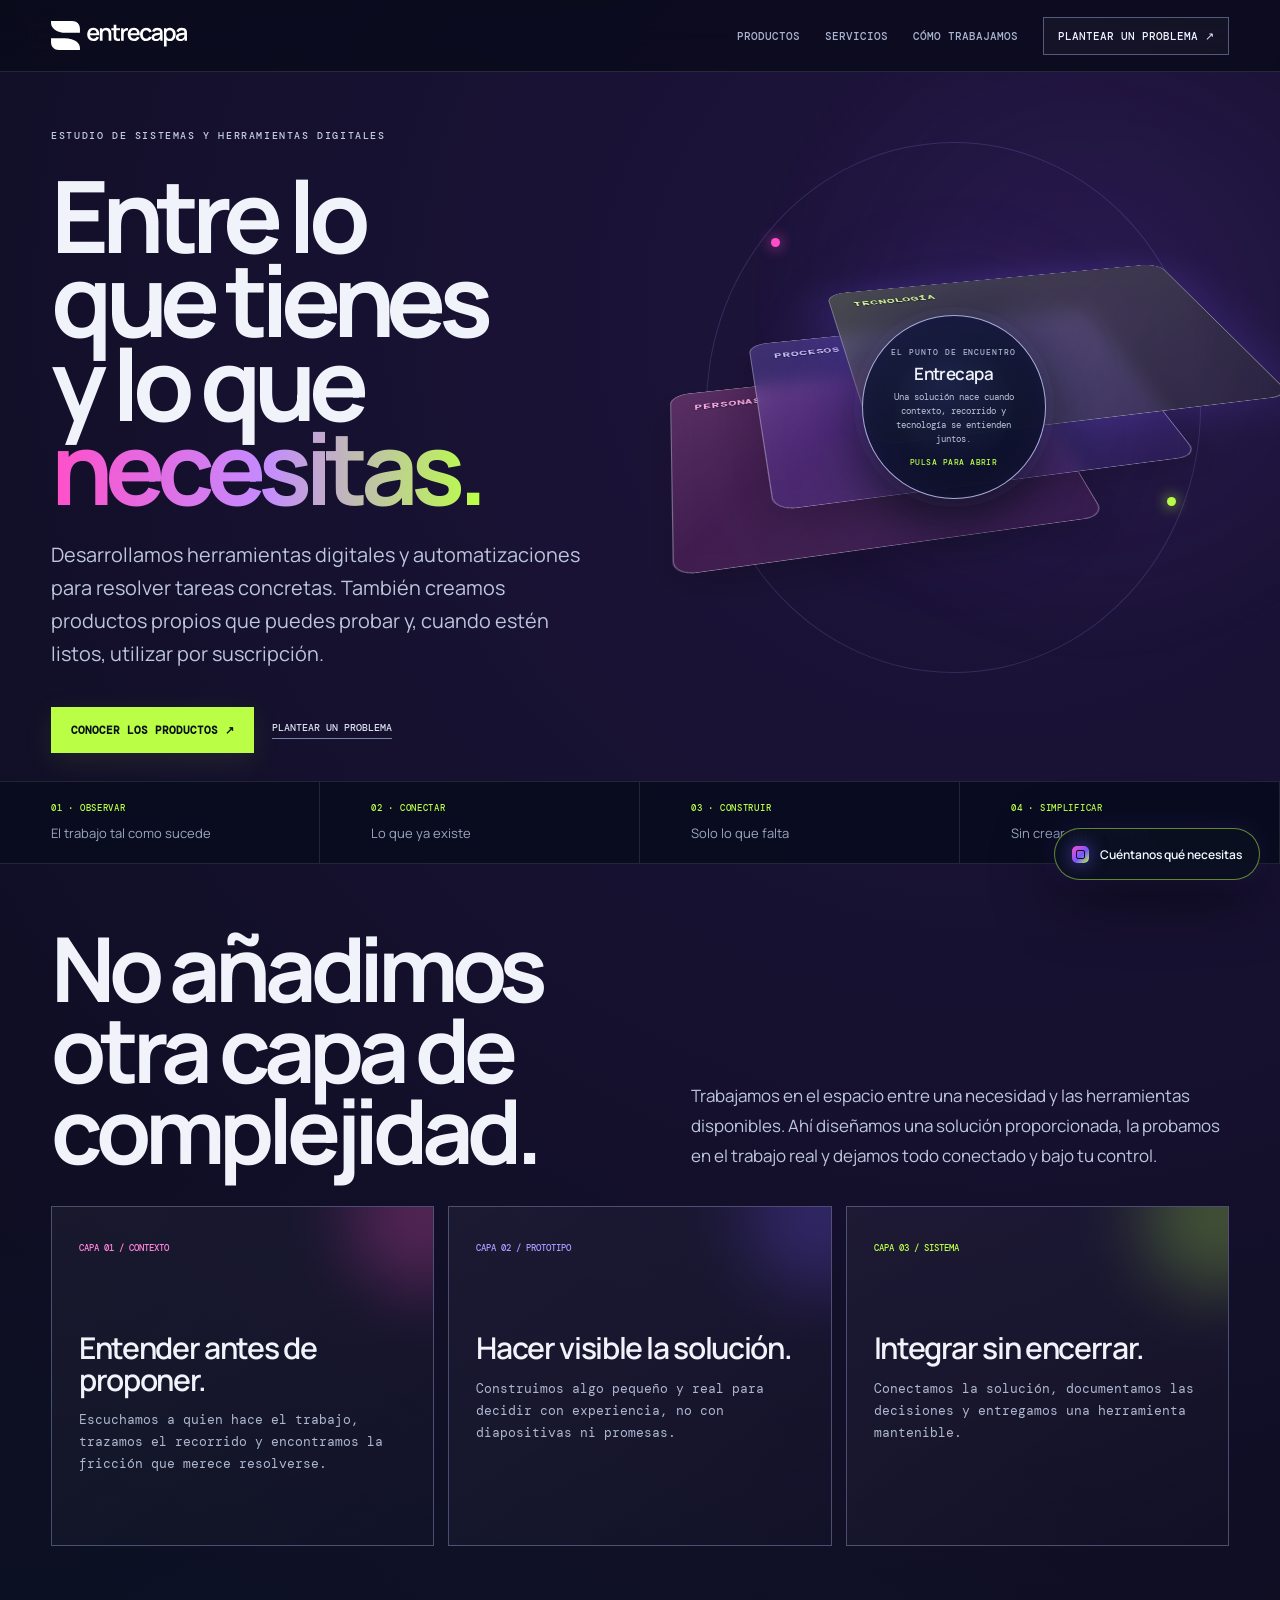
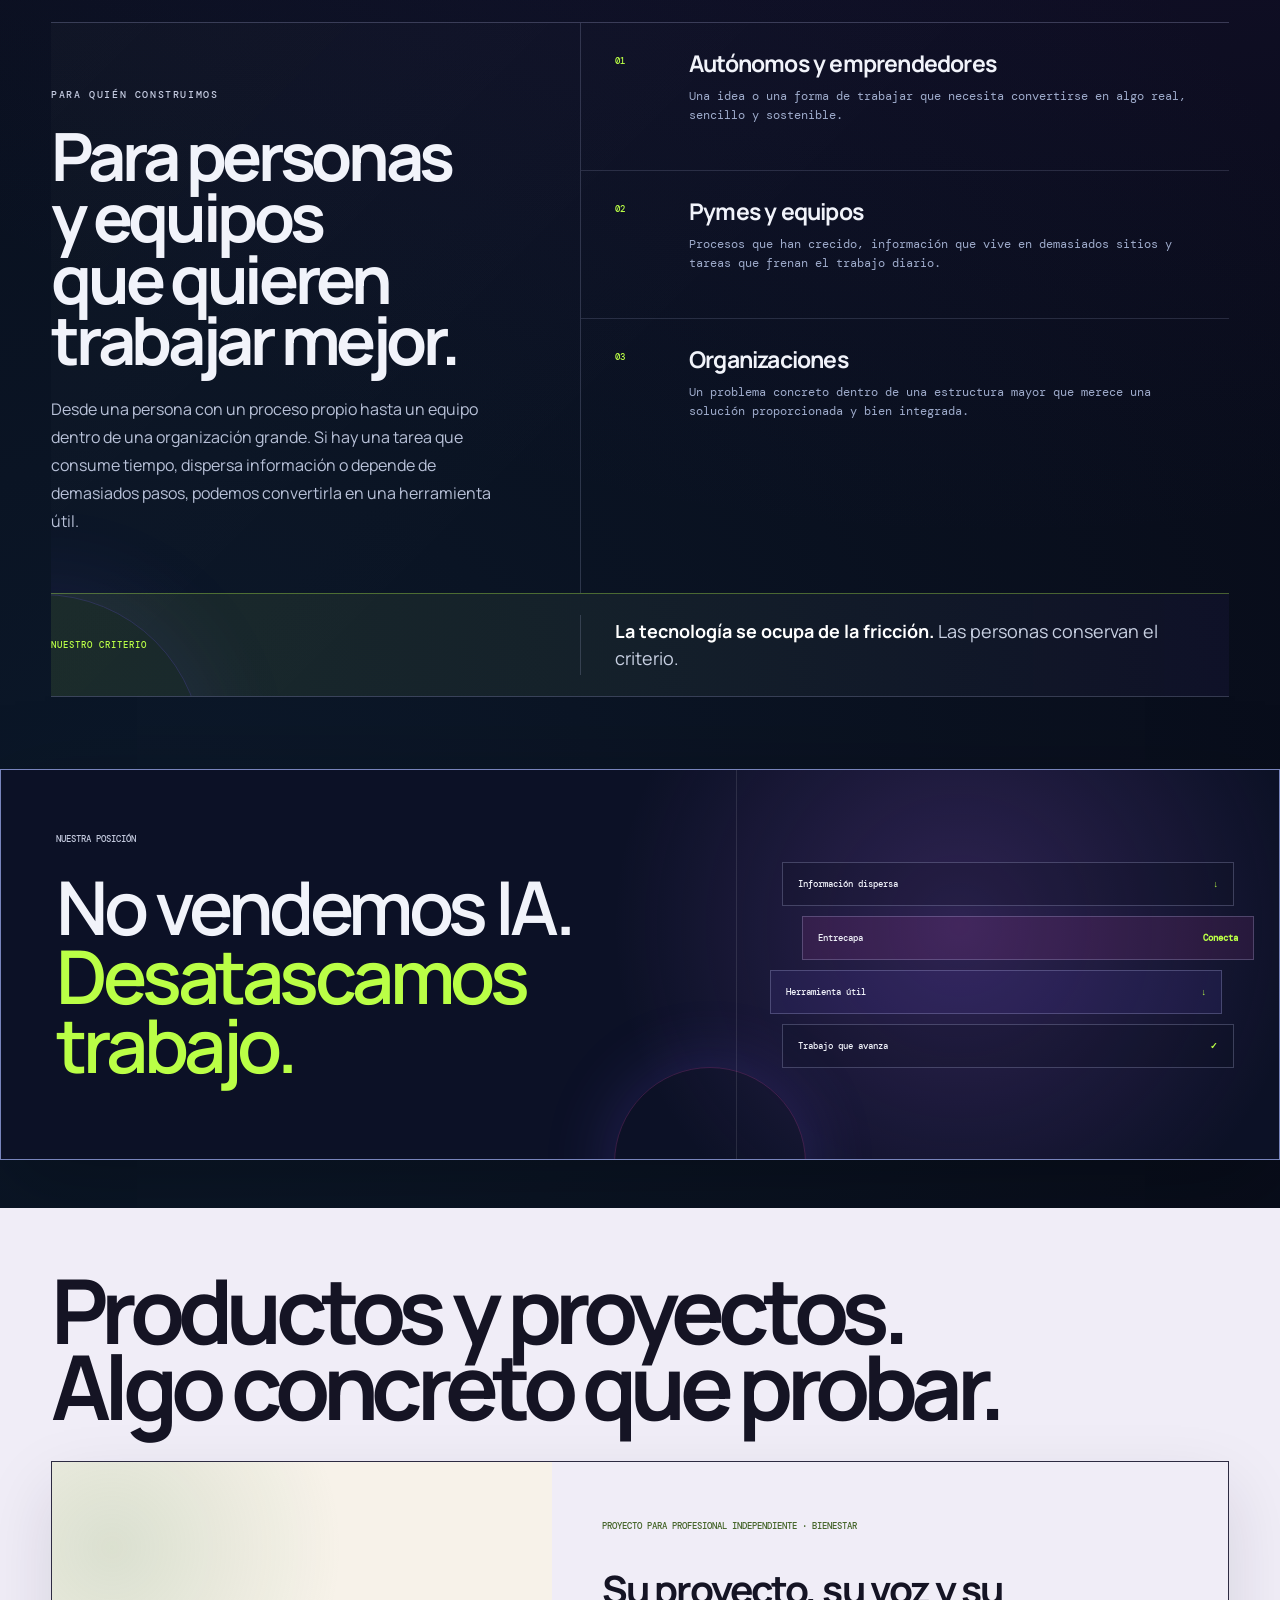
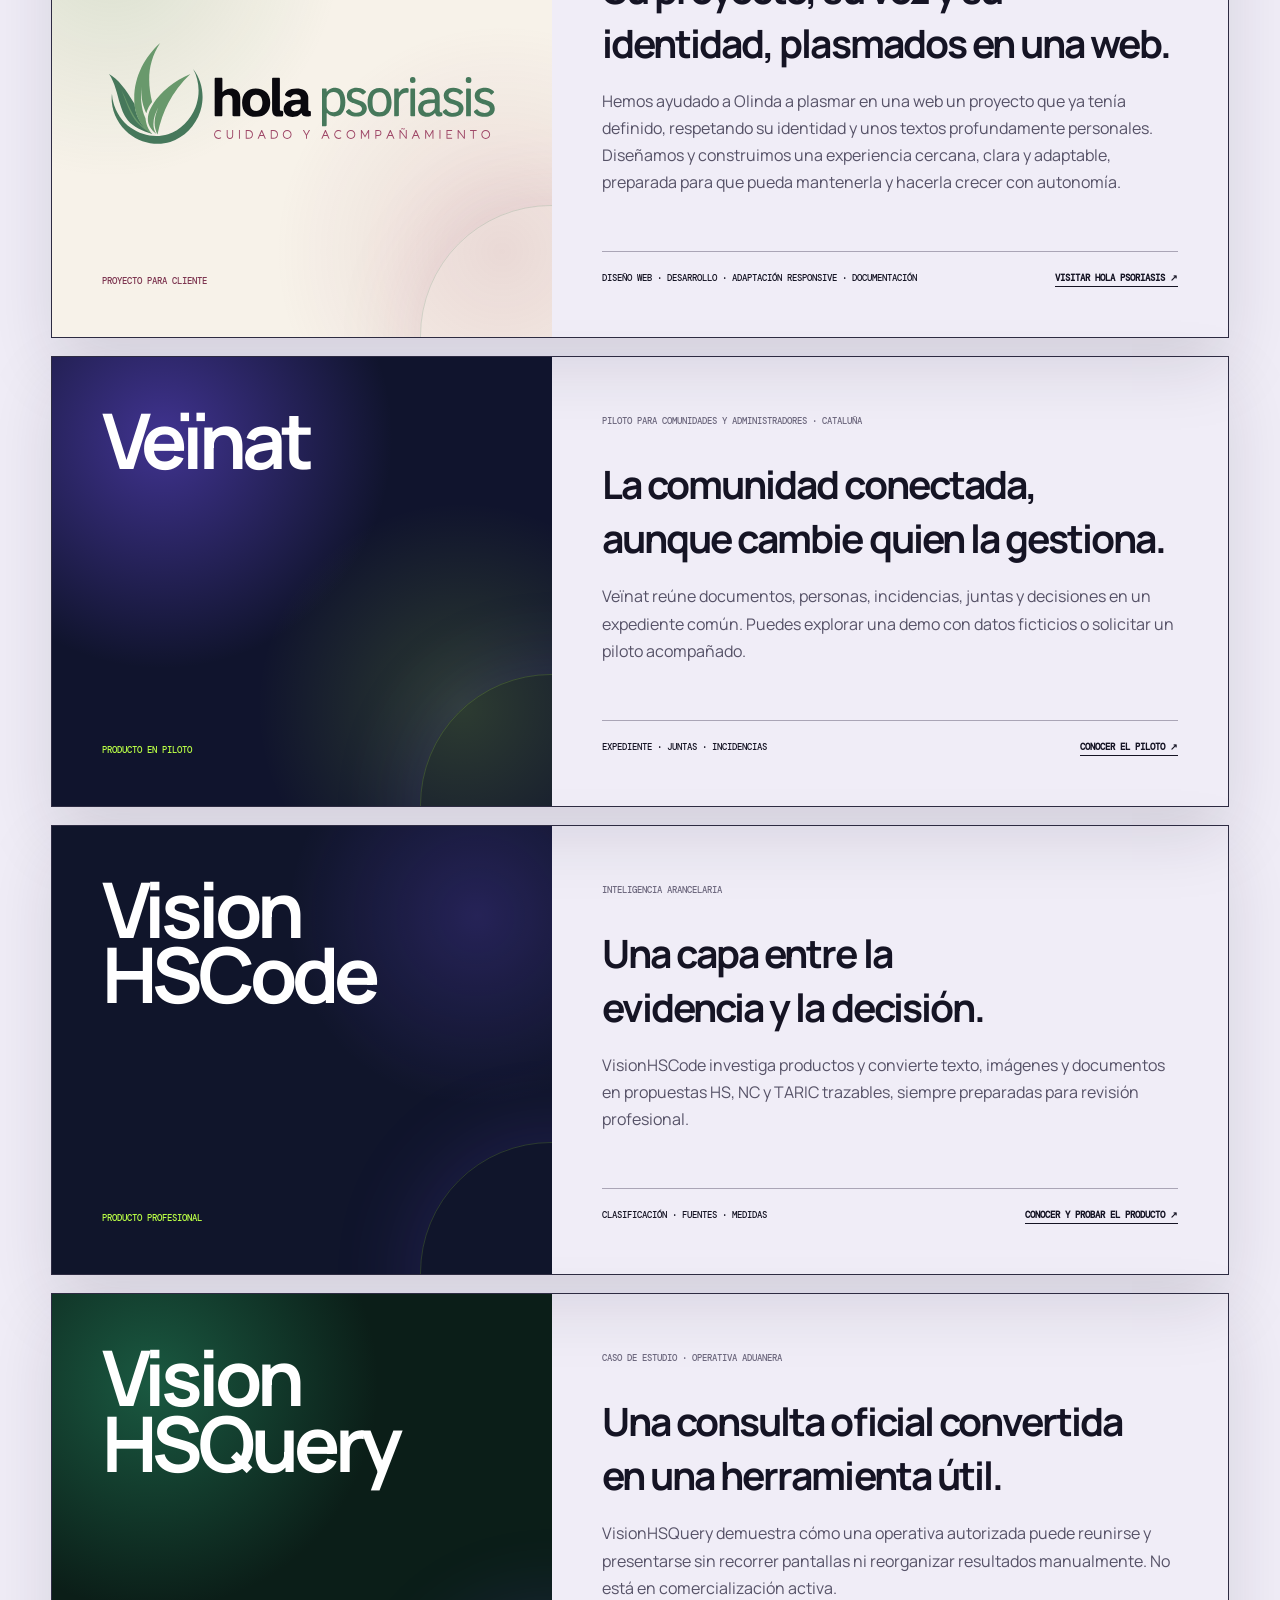
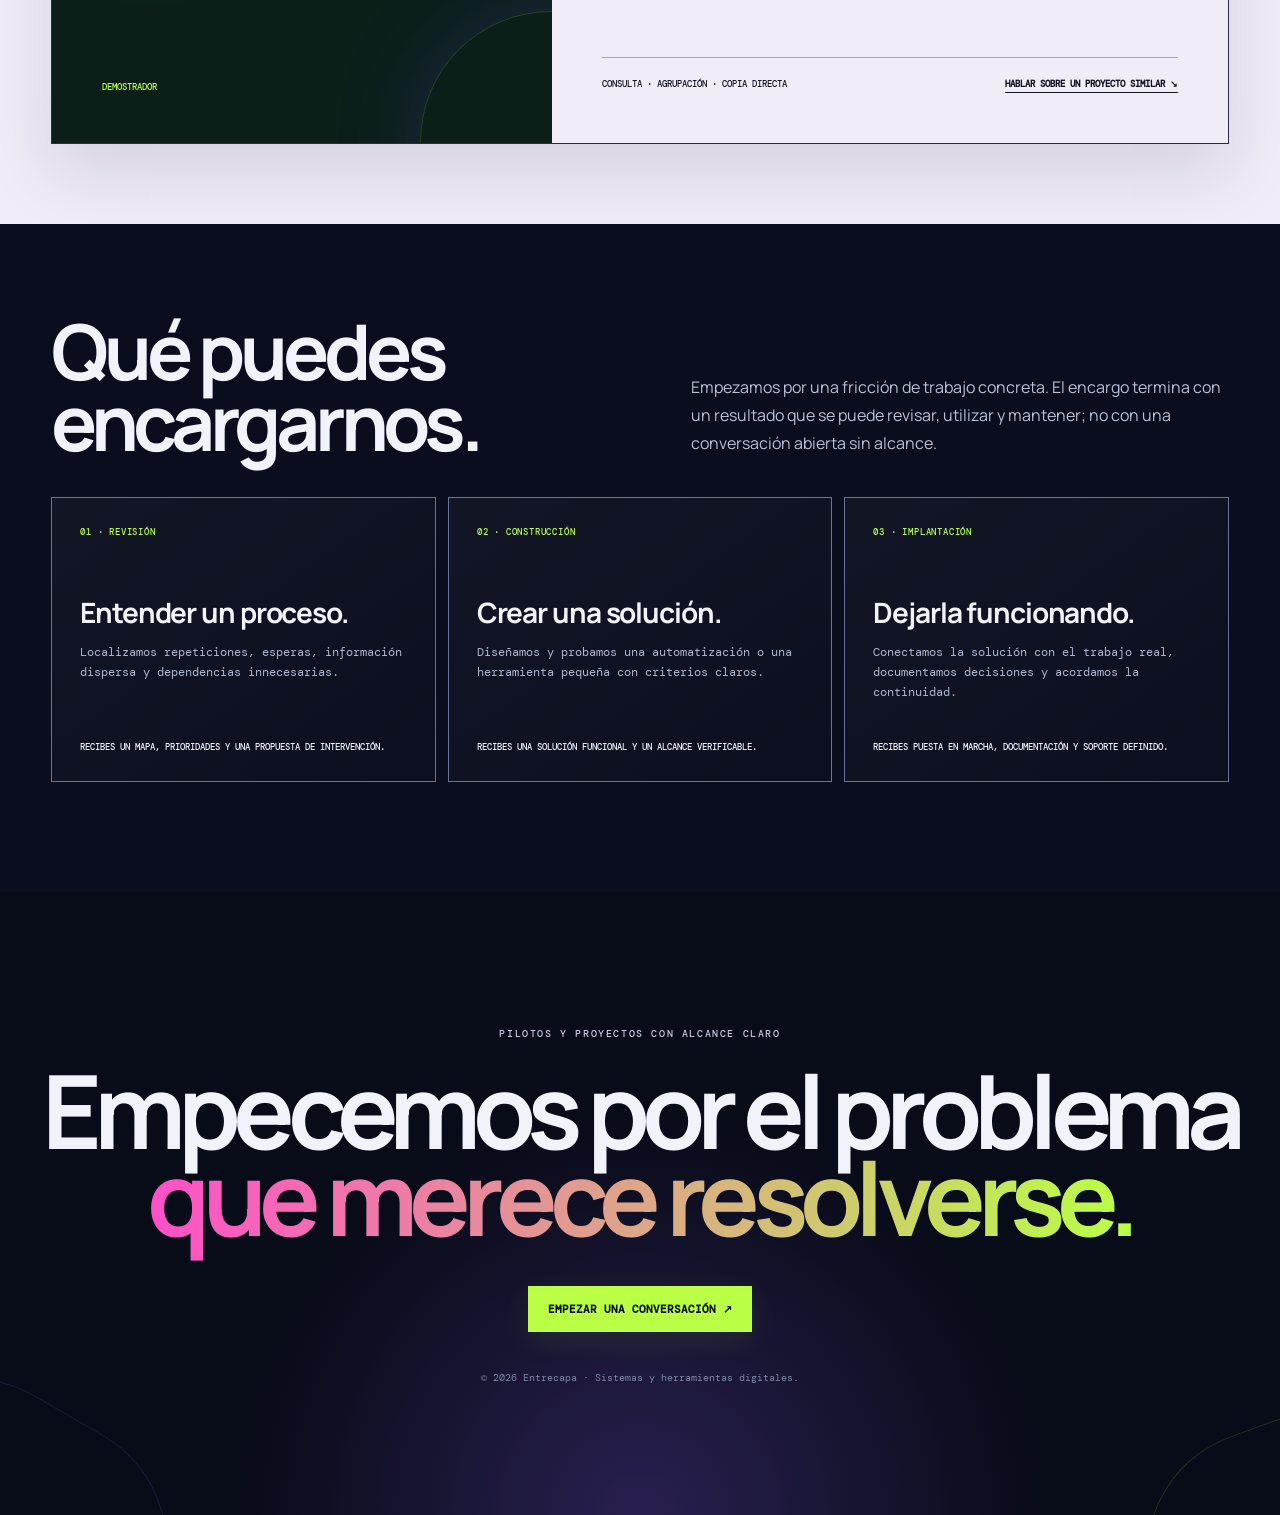
==== commit 365354b5: "Refine commercial assistant opening copy" ====
--- a/index.html
+++ b/index.html
@@ -134,22 +134,22 @@
   <aside class="ec-assistant" id="entrecapaAssistant" aria-label="Asistente de Entrecapa">
     <button class="ec-assistant-launcher" id="ecAssistantLauncher" type="button" aria-expanded="false" aria-controls="ecAssistantPanel">
       <span class="ec-assistant-launcher-mark" aria-hidden="true"></span>
-      <span>¿Tienes algo que mejorar?</span>
+      <span>Cuéntanos qué necesitas</span>
     </button>
     <section class="ec-assistant-panel" id="ecAssistantPanel" role="dialog" aria-modal="false" aria-labelledby="ecAssistantTitle" hidden>
       <header class="ec-assistant-header">
-        <div><small>ENTRECAPA · CONVERSACIÓN INICIAL</small><h2 id="ecAssistantTitle">Cuéntanos dónde se atasca.</h2></div>
+        <div><small>ENTRECAPA · DE LA IDEA A LA SOLUCIÓN</small><h2 id="ecAssistantTitle">Hagamos que tu negocio avance.</h2></div>
         <button class="ec-assistant-close" id="ecAssistantClose" type="button" aria-label="Cerrar conversación">×</button>
       </header>
-      <div class="ec-assistant-status"><span aria-hidden="true"></span> Piloto activo · responde solo sobre Entrecapa</div>
+      <div class="ec-assistant-status"><span aria-hidden="true"></span> Asistente con IA de Entrecapa</div>
       <div class="ec-assistant-messages" id="ecAssistantMessages" role="log" aria-live="polite" aria-relevant="additions"></div>
       <div class="ec-assistant-options" id="ecAssistantOptions" aria-label="Opciones de respuesta"></div>
       <form class="ec-assistant-form" id="ecAssistantForm" autocomplete="off">
         <label class="sr-only" for="ecAssistantInput">Escribe tu respuesta</label>
-        <textarea id="ecAssistantInput" rows="1" maxlength="700" placeholder="Escribe aquí…"></textarea>
-        <button type="submit" aria-label="Enviar respuesta">Enviar</button>
+        <textarea id="ecAssistantInput" rows="1" maxlength="700" placeholder="Cuéntame qué tienes en mente…"></textarea>
+        <button type="submit" aria-label="Enviar respuesta">ENVIAR</button>
       </form>
-      <p class="ec-assistant-privacy">No compartas datos sensibles. Nada sale de esta página hasta que prepares y envíes el correo desde tu aplicación.</p>
+      <p class="ec-assistant-privacy">La conversación se procesa para responder y no se guarda en este piloto. No compartas datos sensibles. Ningún correo se envía sin tu revisión.</p>
     </section>
   </aside>
   <script>
@@ -193,5 +193,5 @@
     window.addEventListener('resize',keepPageOnAxis,{passive:true});
     document.addEventListener('scroll',keepPageOnAxis,{passive:true});
   </script>
-  <script src="assets/entrecapa-assistant-v1.js" defer></script>
+  <script src="assets/entrecapa-assistant-v3.js?v=20261117-copy" defer></script>
 </body></html>
--- a/assets/entrecapa-assistant-v1.css
+++ b/assets/entrecapa-assistant-v1.css
@@ -15,6 +15,8 @@
 .ec-message{max-width:88%;margin:0 0 11px;padding:12px 14px;border-radius:15px;font-size:13px;line-height:1.48;white-space:pre-wrap;overflow-wrap:anywhere}.ec-message.bot{border:1px solid #ffffff17;border-bottom-left-radius:4px;background:#ffffff08;color:#e4e8f5}.ec-message.user{margin-left:auto;border:1px solid #baff4638;border-bottom-right-radius:4px;background:#baff4614;color:#f4ffe3}.ec-message strong{color:#baff46}.ec-message a{color:#d7ff92}
 .ec-assistant-options{display:flex;flex-wrap:wrap;gap:7px;padding:5px 18px 10px;max-height:120px;overflow:auto}.ec-assistant-options:empty{display:none}.ec-assistant-options button{padding:9px 11px;border:1px solid #8290c35c;border-radius:999px;background:#ffffff07;color:#dce2f3;font:500 10px/1.25 Manrope;cursor:pointer;text-align:left}.ec-assistant-options button:hover,.ec-assistant-options button:focus-visible{border-color:#baff46;background:#baff4610;color:#fff;outline:0}
 .ec-assistant-form{display:grid;grid-template-columns:1fr auto;gap:8px;padding:12px 14px;border-top:1px solid #ffffff13;background:#070b18}.ec-assistant-form textarea{min-width:0;max-height:92px;resize:none;border:1px solid #ffffff20;border-radius:12px;background:#ffffff08;color:#f4f6ff;padding:11px 12px;font:400 12px/1.4 Manrope;outline:0}.ec-assistant-form textarea:focus{border-color:#baff46}.ec-assistant-form textarea::placeholder{color:#7f8aa7}.ec-assistant-form button{align-self:end;height:39px;padding:0 13px;border:1px solid #baff46;border-radius:10px;background:#baff46;color:#081014;font:700 9px DM Mono,monospace;text-transform:uppercase;cursor:pointer}.ec-assistant-form button:hover{background:#cbff72}
+.ec-assistant-form textarea:disabled,.ec-assistant-form button:disabled{opacity:.58;cursor:wait}.ec-message.typing{width:max-content;color:#98a3be;font-style:italic;animation:ec-assistant-pulse 1.1s ease-in-out infinite}.ec-message.error{border-color:#ff789055;color:#ffd7de}.ec-assistant-options .ec-assistant-mail{margin:0;text-decoration:none}
+@keyframes ec-assistant-pulse{50%{opacity:.5}}
 .ec-assistant-privacy{margin:0;padding:0 16px 13px;background:#070b18;color:#69758f;font:400 7px/1.45 DM Mono,monospace}
 .ec-assistant-mail{display:inline-flex;margin-top:8px;padding:9px 11px;border-radius:8px;background:#baff46;color:#081014!important;text-decoration:none;font:700 9px DM Mono,monospace;text-transform:uppercase}
 @media(max-width:520px){.ec-assistant{right:12px;bottom:calc(12px + env(safe-area-inset-bottom))}.ec-assistant-launcher{min-height:50px;padding:0 15px}.ec-assistant-panel{position:fixed;inset:10px 10px calc(10px + env(safe-area-inset-bottom));width:auto;height:auto;min-height:0;border-radius:18px}.ec-assistant-header{padding:18px 17px 14px}.ec-assistant-messages{padding-inline:14px}.ec-assistant-options{padding-inline:14px}.ec-message{max-width:92%}}
